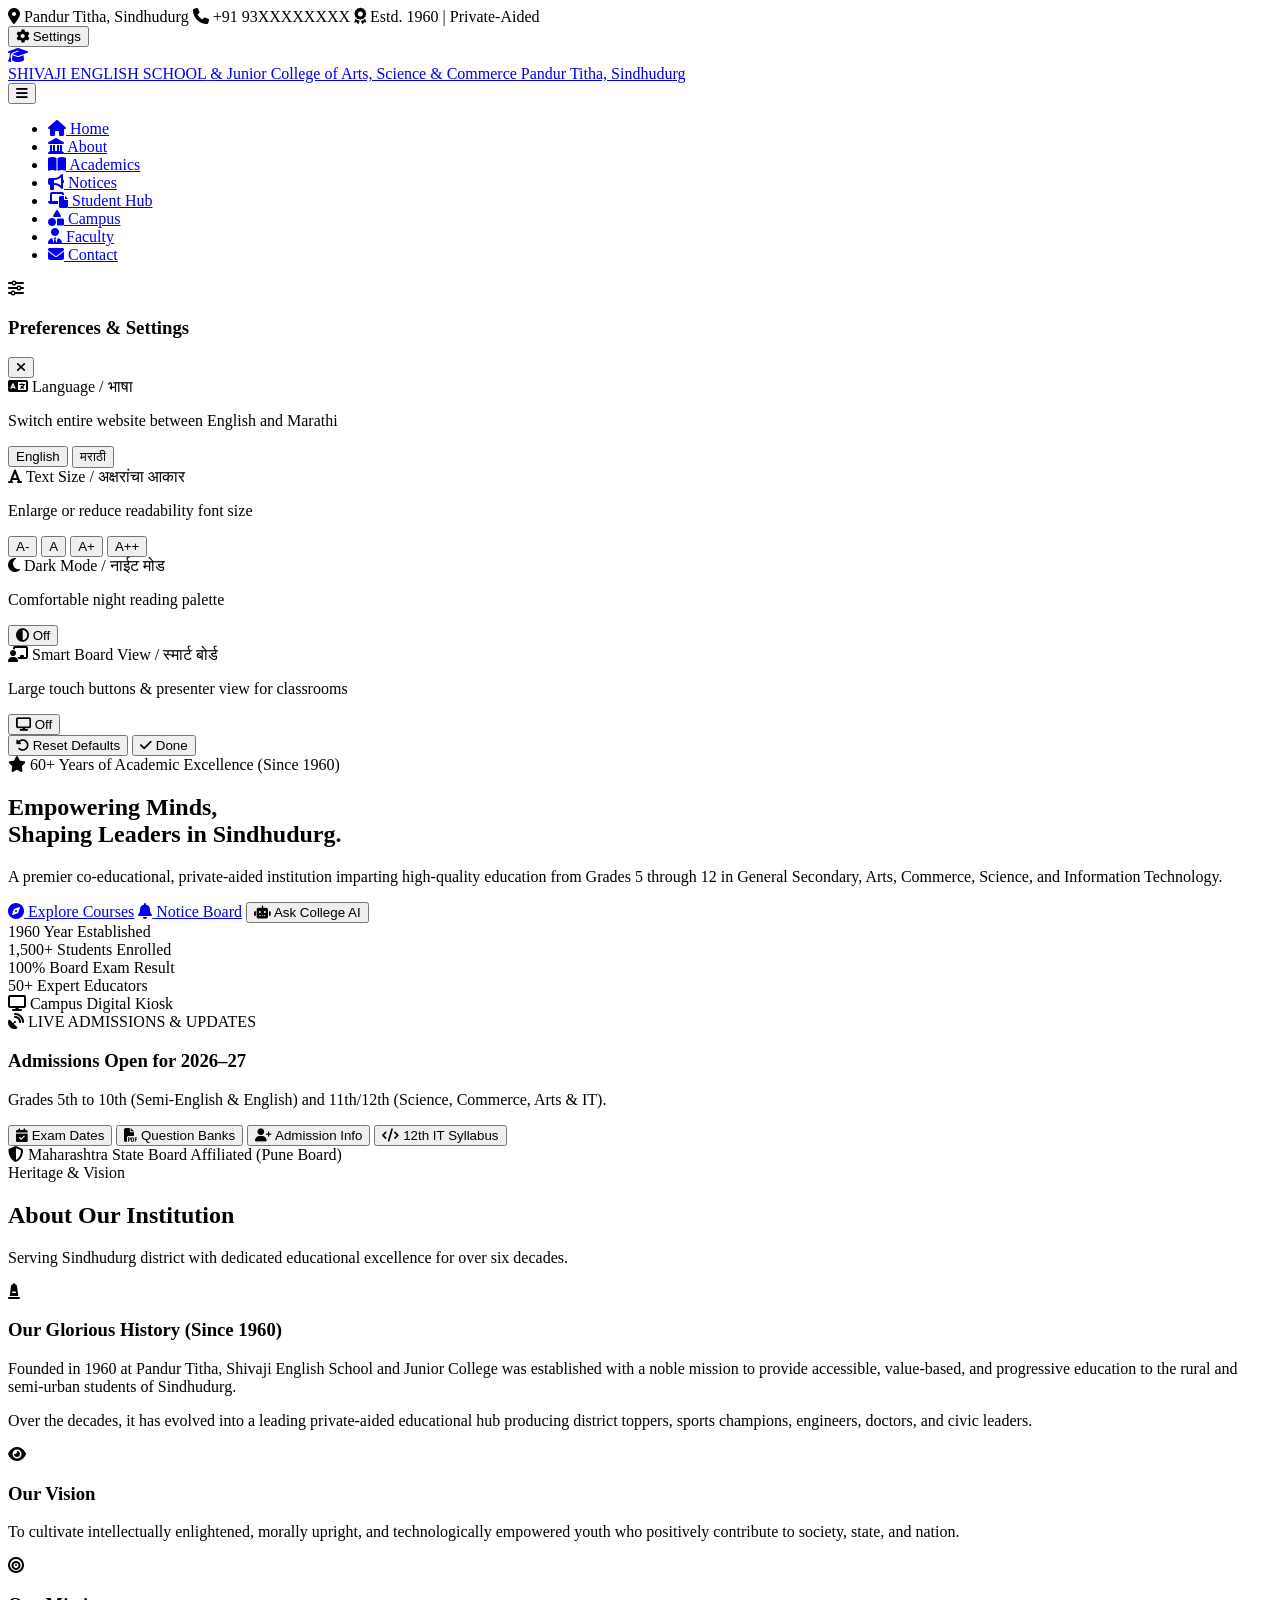
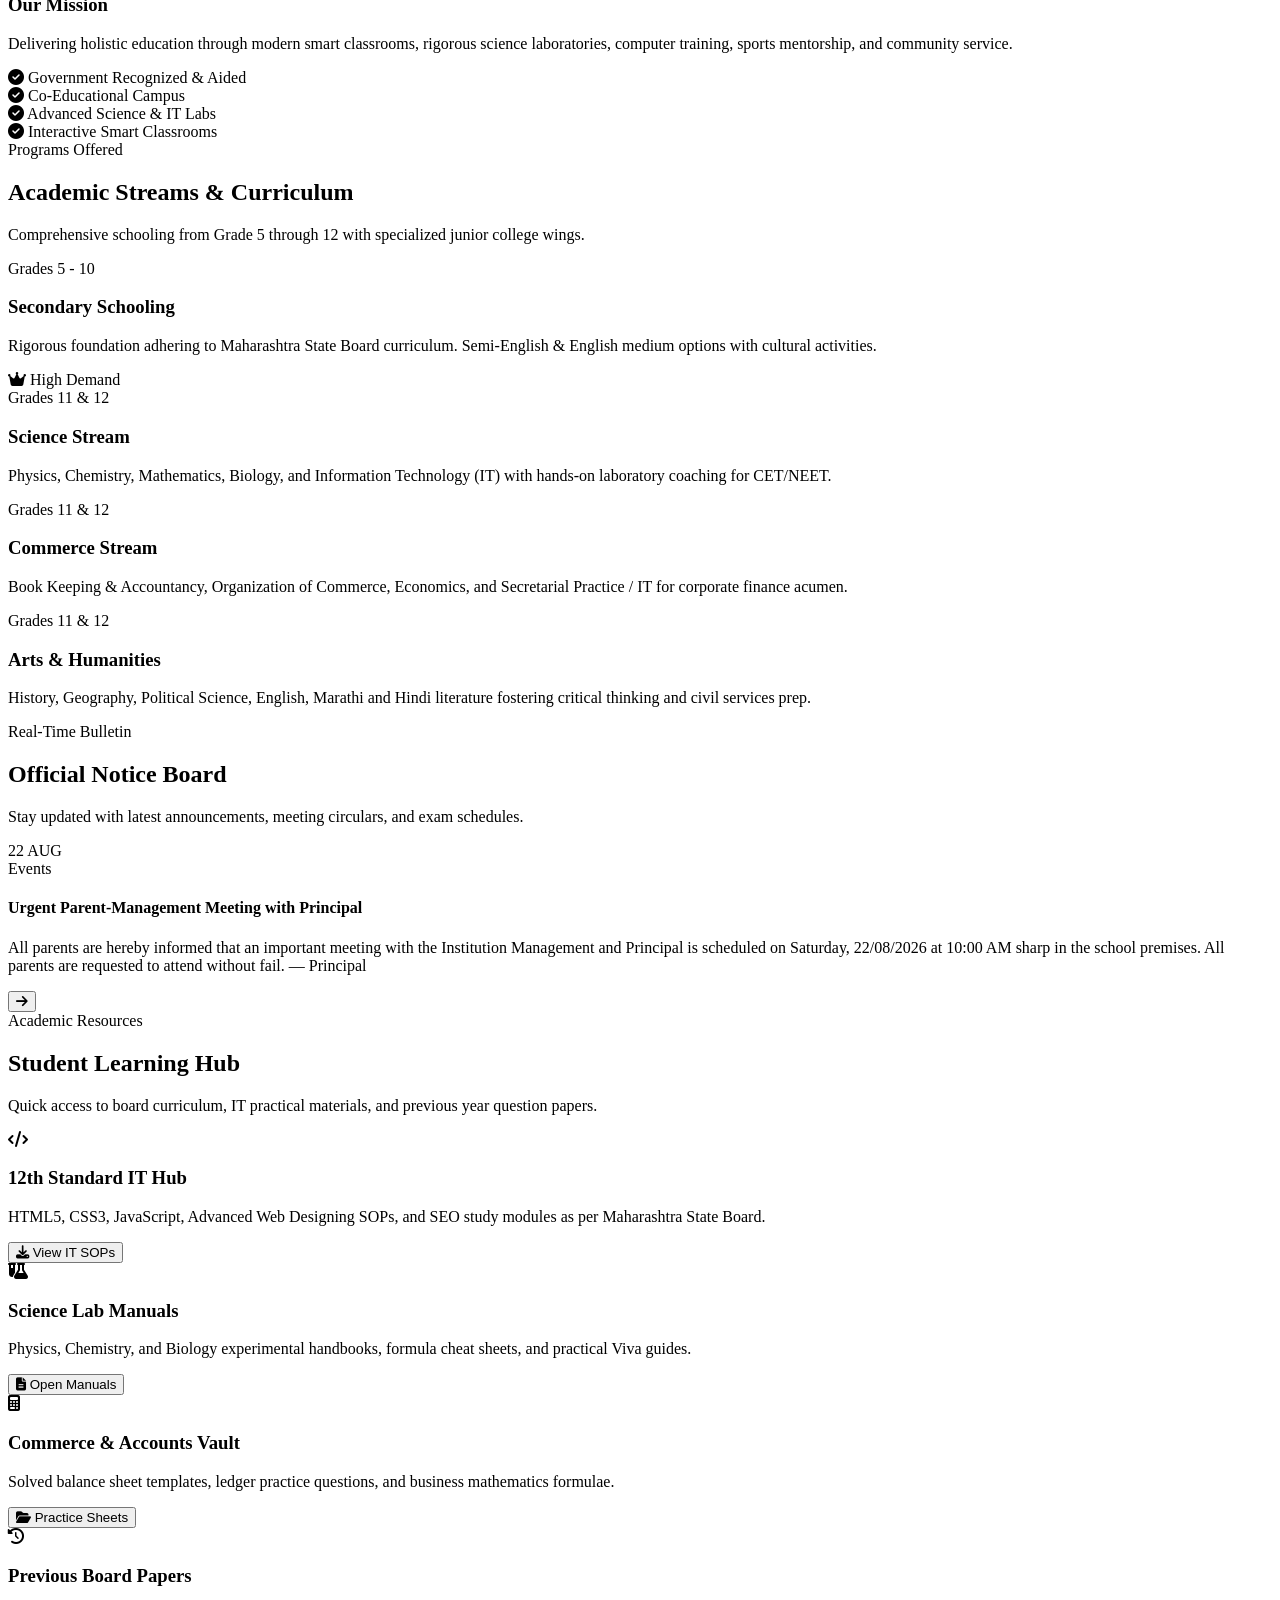
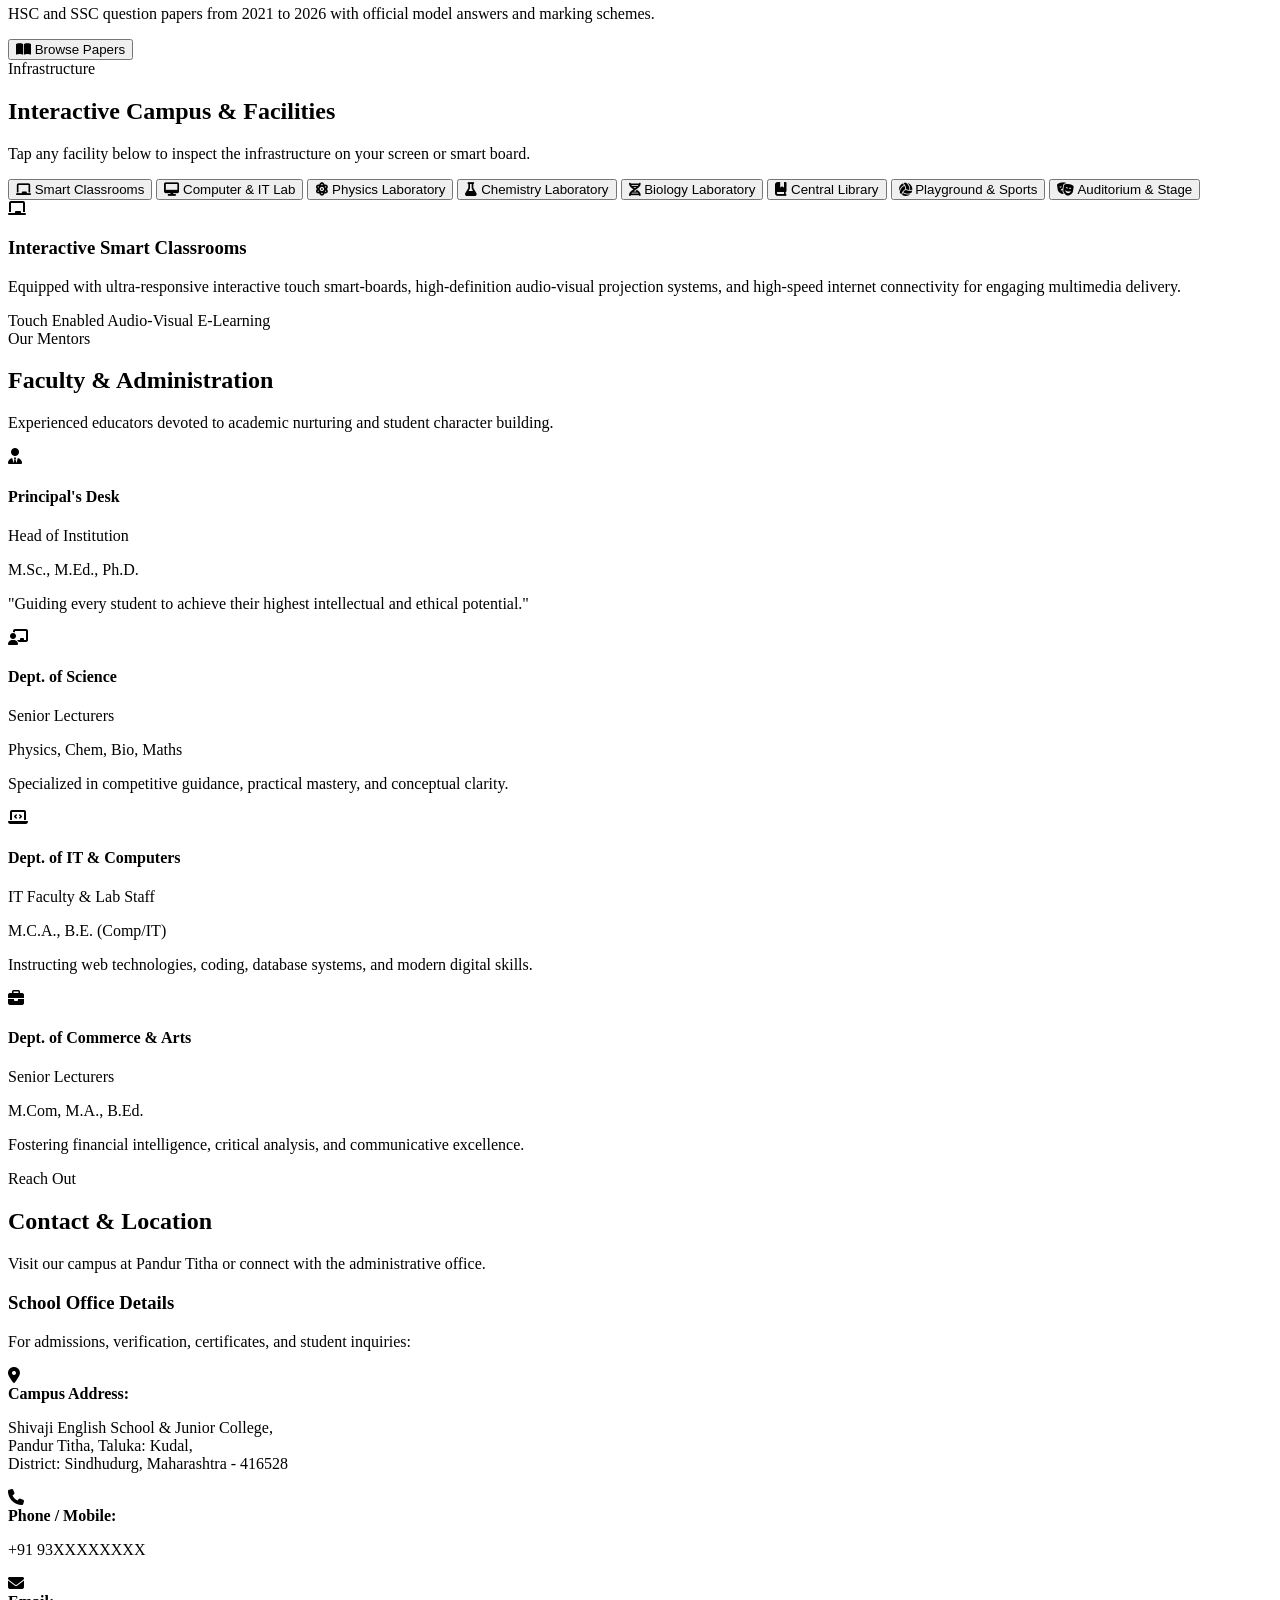
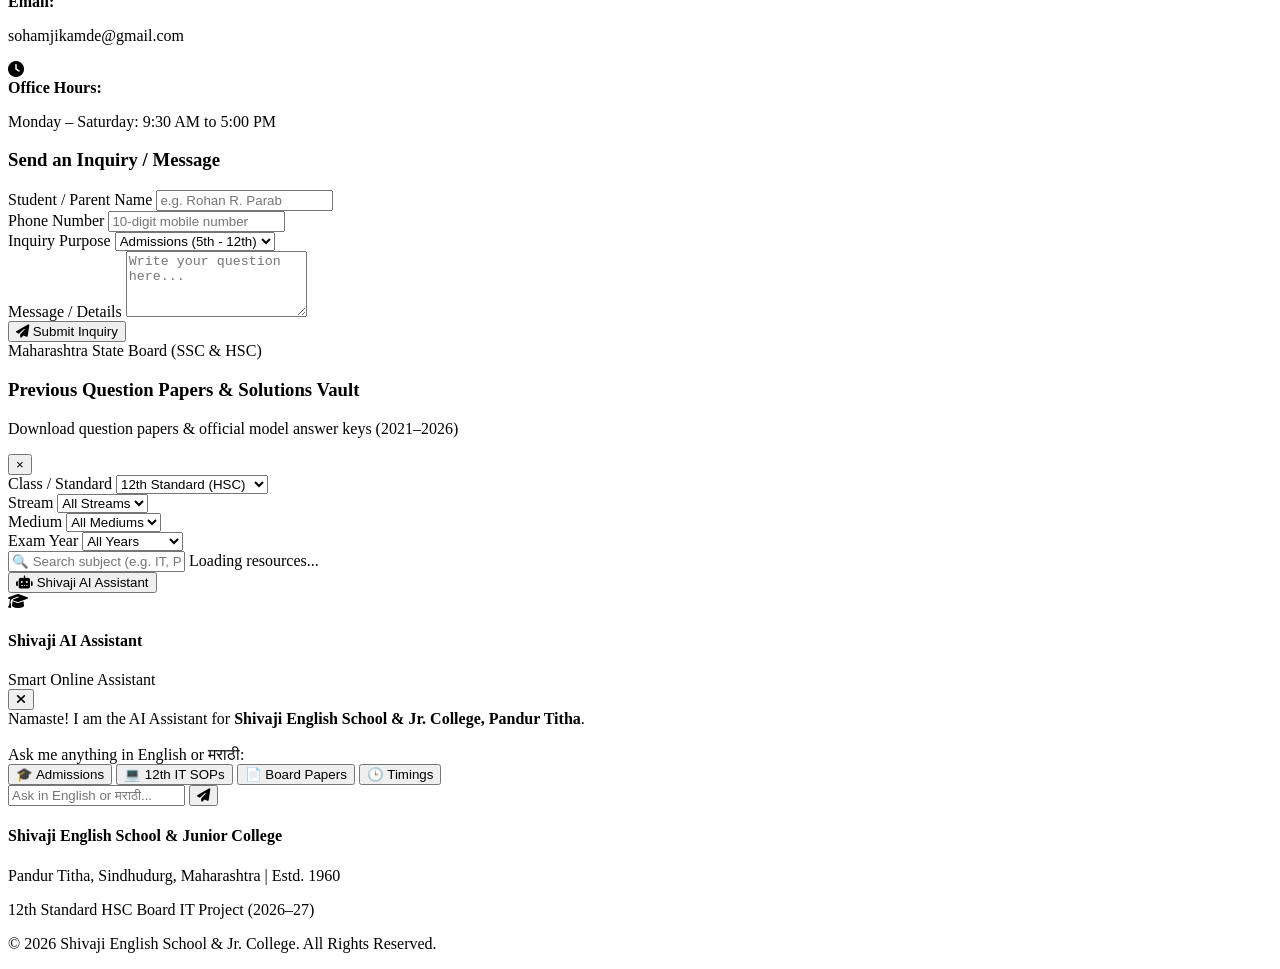
==== index.html @ 0b9f1a93 "Create index.html" ====
<!DOCTYPE html>
<html lang="en">
<head>
  <meta charset="UTF-8">
  <meta name="viewport" content="width=device-width, initial-scale=1.0">
  <title>Shivaji English School & Junior College | Pandur Titha, Sindhudurg</title>
  
  <!-- Google Fonts & Font Awesome Icons -->
  <link rel="preconnect" href="https://fonts.googleapis.com">
  <link rel="preconnect" href="https://fonts.gstatic.com" crossorigin>
  <link href="https://fonts.googleapis.com/css2?family=Plus+Jakarta+Sans:wght@300;400;500;600;700;800&family=Outfit:wght@400;500;600;700;800&display=swap" rel="stylesheet">
  <link rel="stylesheet" href="https://cdnjs.cloudflare.com/ajax/libs/font-awesome/6.5.1/css/all.min.css">
  
  <!-- Main Stylesheet with Cache Busting -->
  <link rel="stylesheet" href="style.css?v=31">
</head>
<body>

  <!-- Clean, Uncrowded Top Bar -->
  <div class="top-bar" id="topBar">
    <div class="container top-bar-content">
      <div class="top-info">
        <span class="top-loc"><i class="fa-solid fa-location-dot"></i> <span id="topAddr">Pandur Titha, Sindhudurg</span></span>
        <span class="desktop-only"><i class="fa-solid fa-phone"></i> +91 93XXXXXXXX</span>
        <span class="desktop-only"><i class="fa-solid fa-award"></i> <span id="topAided">Estd. 1960 | Private-Aided</span></span>
      </div>
      
      <!-- Compact Settings Button -->
      <button class="settings-trigger-btn" onclick="toggleSettingsModal(event)" title="Settings / सेटिंग्ज">
        <i class="fa-solid fa-gear"></i> <span id="settingsBtnLabel">Settings</span>
      </button>
    </div>
  </div>

  <!-- Main Navigation Header -->
  <header class="main-header" id="mainHeader">
    <div class="container nav-container">
      <a href="#home" class="brand-logo">
        <div class="logo-emblem">
          <i class="fa-solid fa-graduation-cap"></i>
        </div>
        <div class="logo-text">
          <span class="college-name">SHIVAJI ENGLISH SCHOOL</span>
          <span class="college-sub">& Junior College of Arts, Science & Commerce</span>
          <span class="location-tag">Pandur Titha, Sindhudurg</span>
        </div>
      </a>

      <!-- Mobile Hamburger Toggle -->
      <button class="mobile-nav-toggle" id="mobileNavToggle" onclick="toggleMobileMenu()" aria-label="Toggle Navigation">
        <i class="fa-solid fa-bars"></i>
      </button>

      <!-- Navigation Links -->
      <nav class="nav-menu" id="navMenu">
        <ul class="nav-list">
          <li><a href="#home" class="nav-link active"><i class="fa-solid fa-house"></i> <span class="nav-txt-home">Home</span></a></li>
          <li><a href="#about" class="nav-link"><i class="fa-solid fa-landmark"></i> <span class="nav-txt-about">About</span></a></li>
          <li><a href="#academics" class="nav-link"><i class="fa-solid fa-book-open"></i> <span class="nav-txt-academics">Academics</span></a></li>
          <li><a href="#notices" class="nav-link"><i class="fa-solid fa-bullhorn"></i> <span class="nav-txt-notices">Notices</span></a></li>
          <li><a href="#learning-hub" class="nav-link"><i class="fa-solid fa-laptop-file"></i> <span class="nav-txt-hub">Student Hub</span></a></li>
          <li><a href="#campus" class="nav-link"><i class="fa-solid fa-shapes"></i> <span class="nav-txt-campus">Campus</span></a></li>
          <li><a href="#faculty" class="nav-link"><i class="fa-solid fa-user-tie"></i> <span class="nav-txt-faculty">Faculty</span></a></li>
          <li><a href="#contact" class="nav-link"><i class="fa-solid fa-envelope"></i> <span class="nav-txt-contact">Contact</span></a></li>
        </ul>
      </nav>
    </div>
  </header>

  <!-- Settings Modal (Popup) -->
  <div class="settings-modal-overlay" id="settingsModal" onclick="handleBackdropClick(event)">
    <div class="settings-modal-box">
      <div class="settings-modal-header">
        <div class="settings-header-title">
          <i class="fa-solid fa-sliders"></i>
          <h3 id="settingsModalHeading">Preferences & Settings</h3>
        </div>
        <button class="settings-close-btn" onclick="toggleSettingsModal(event)"><i class="fa-solid fa-xmark"></i></button>
      </div>

      <div class="settings-modal-body">
        <!-- 1. Language -->
        <div class="setting-row">
          <div class="setting-info">
            <label><i class="fa-solid fa-language"></i> <span id="lblSetLang">Language / भाषा</span></label>
            <p id="subSetLang">Switch entire website between English and Marathi</p>
          </div>
          <div class="setting-controls">
            <button class="btn-setting-toggle" id="langEnBtn" onclick="applyLanguage('en')">English</button>
            <button class="btn-setting-toggle" id="langMrBtn" onclick="applyLanguage('mr')">मराठी</button>
          </div>
        </div>

        <!-- 2. Text Size -->
        <div class="setting-row">
          <div class="setting-info">
            <label><i class="fa-solid fa-font"></i> <span id="lblSetFont">Text Size / अक्षरांचा आकार</span></label>
            <p id="subSetFont">Enlarge or reduce readability font size</p>
          </div>
          <div class="setting-controls font-btn-group">
            <button class="btn-setting-toggle" id="fontSmBtn" onclick="applyFontSize('sm')">A-</button>
            <button class="btn-setting-toggle" id="fontMdBtn" onclick="applyFontSize('md')">A</button>
            <button class="btn-setting-toggle" id="fontLgBtn" onclick="applyFontSize('lg')">A+</button>
            <button class="btn-setting-toggle" id="fontXlBtn" onclick="applyFontSize('xl')">A++</button>
          </div>
        </div>

        <!-- 3. Dark Mode -->
        <div class="setting-row">
          <div class="setting-info">
            <label><i class="fa-solid fa-moon"></i> <span id="lblSetDark">Dark Mode / नाईट मोड</span></label>
            <p id="subSetDark">Comfortable night reading palette</p>
          </div>
          <div class="setting-controls">
            <button class="btn-setting-toggle" id="darkModeToggleBtn" onclick="toggleDarkMode()">
              <i class="fa-solid fa-circle-half-stroke"></i> <span id="txtDarkStatus">Off</span>
            </button>
          </div>
        </div>

        <!-- 4. Smart Board Mode -->
        <div class="setting-row">
          <div class="setting-info">
            <label><i class="fa-solid fa-chalkboard-user"></i> <span id="lblSetSmart">Smart Board View / स्मार्ट बोर्ड</span></label>
            <p id="subSetSmart">Large touch buttons & presenter view for classrooms</p>
          </div>
          <div class="setting-controls">
            <button class="btn-setting-toggle" id="smartBoardToggleBtn" onclick="toggleSmartBoardMode()">
              <i class="fa-solid fa-display"></i> <span id="txtSmartStatus">Off</span>
            </button>
          </div>
        </div>
      </div>

      <div class="settings-modal-footer">
        <button class="btn btn-secondary btn-sm" onclick="resetAllDefaults()"><i class="fa-solid fa-rotate-left"></i> <span id="btnResetSettings">Reset Defaults</span></button>
        <button class="btn btn-primary btn-sm" onclick="toggleSettingsModal(event)"><i class="fa-solid fa-check"></i> <span id="btnCloseSettings">Done</span></button>
      </div>
    </div>
  </div>

  <!-- Hero Section -->
  <section class="hero-section" id="home">
    <div class="container hero-grid">
      <div class="hero-content">
        <div class="badge-pill" id="heroBadge">
          <i class="fa-solid fa-star"></i> 60+ Years of Academic Excellence (Since 1960)
        </div>
        <h1 class="hero-title" id="heroTitle">
          Empowering Minds, <br>
          <span class="text-highlight">Shaping Leaders</span> in Sindhudurg.
        </h1>
        <p class="hero-description" id="heroDesc">
          A premier co-educational, private-aided institution imparting high-quality education from Grades 5 through 12 in General Secondary, Arts, Commerce, Science, and Information Technology.
        </p>

        <div class="hero-action-buttons">
          <a href="#academics" class="btn btn-primary" id="btnExplore"><i class="fa-solid fa-compass"></i> Explore Courses</a>
          <a href="#notices" class="btn btn-secondary" id="btnNotices"><i class="fa-solid fa-bell"></i> Notice Board</a>
          <button class="btn btn-assistant" onclick="openAssistant()"><i class="fa-solid fa-robot"></i> <span id="btnAskAi">Ask College AI</span></button>
        </div>

        <div class="hero-stats-grid">
          <div class="stat-card">
            <span class="stat-number">1960</span>
            <span class="stat-label" id="stat1">Year Established</span>
          </div>
          <div class="stat-card">
            <span class="stat-number">1,500+</span>
            <span class="stat-label" id="stat2">Students Enrolled</span>
          </div>
          <div class="stat-card">
            <span class="stat-number">100%</span>
            <span class="stat-label" id="stat3">Board Exam Result</span>
          </div>
          <div class="stat-card">
            <span class="stat-number">50+</span>
            <span class="stat-label" id="stat4">Expert Educators</span>
          </div>
        </div>
      </div>

      <!-- Hero Digital Kiosk -->
      <div class="hero-interactive-card">
        <div class="smart-kiosk-panel">
          <div class="kiosk-header">
            <span class="dot red"></span>
            <span class="dot yellow"></span>
            <span class="dot green"></span>
            <span class="kiosk-title" id="kioskTitle"><i class="fa-solid fa-display"></i> Campus Digital Kiosk</span>
          </div>
          <div class="kiosk-body">
            <div class="kiosk-live-badge" id="kioskBadge"><i class="fa-solid fa-satellite-dish"></i> LIVE ADMISSIONS & UPDATES</div>
            <h3 id="kioskHeading">Admissions Open for 2026–27</h3>
            <p id="kioskDesc">Grades 5th to 10th (Semi-English & English) and 11th/12th (Science, Commerce, Arts & IT).</p>
            <div class="kiosk-quick-links">
              <button class="kiosk-chip" onclick="navigateToSection('notices')"><i class="fa-solid fa-calendar-check"></i> <span id="chip1">Exam Dates</span></button>
              <button class="kiosk-chip" onclick="openBoardPapersModal()"><i class="fa-solid fa-file-pdf"></i> <span id="chip2">Question Banks</span></button>
              <button class="kiosk-chip" onclick="askAiQuestion('admission process')"><i class="fa-solid fa-user-plus"></i> <span id="chip3">Admission Info</span></button>
              <button class="kiosk-chip" onclick="askAiQuestion('12th IT syllabus')"><i class="fa-solid fa-code"></i> <span id="chip4">12th IT Syllabus</span></button>
            </div>
            <div class="kiosk-footer-note" id="kioskAffiliation">
              <i class="fa-solid fa-shield-halved"></i> Maharashtra State Board Affiliated (Pune Board)
            </div>
          </div>
        </div>
      </div>
    </div>
  </section>

  <!-- About Section -->
  <section class="section about-section" id="about">
    <div class="container">
      <div class="section-header">
        <span class="section-subtitle" id="aboutSub">Heritage & Vision</span>
        <h2 class="section-title" id="aboutTitle">About Our Institution</h2>
        <p class="section-lead" id="aboutLead">Serving Sindhudurg district with dedicated educational excellence for over six decades.</p>
      </div>

      <div class="about-grid">
        <div class="about-card highlight-card">
          <div class="card-icon"><i class="fa-solid fa-monument"></i></div>
          <h3 id="aboutHistTitle">Our Glorious History (Since 1960)</h3>
          <p id="aboutHistP1">Founded in 1960 at Pandur Titha, Shivaji English School and Junior College was established with a noble mission to provide accessible, value-based, and progressive education to the rural and semi-urban students of Sindhudurg.</p>
          <p id="aboutHistP2">Over the decades, it has evolved into a leading private-aided educational hub producing district toppers, sports champions, engineers, doctors, and civic leaders.</p>
        </div>

        <div class="about-card">
          <div class="card-icon"><i class="fa-solid fa-eye"></i></div>
          <h3 id="aboutVisTitle">Our Vision</h3>
          <p id="aboutVisP">To cultivate intellectually enlightened, morally upright, and technologically empowered youth who positively contribute to society, state, and nation.</p>
        </div>

        <div class="about-card">
          <div class="card-icon"><i class="fa-solid fa-bullseye"></i></div>
          <h3 id="aboutMisTitle">Our Mission</h3>
          <p id="aboutMisP">Delivering holistic education through modern smart classrooms, rigorous science laboratories, computer training, sports mentorship, and community service.</p>
        </div>
      </div>

      <div class="features-ribbon">
        <div class="ribbon-item" id="ribbon1"><i class="fa-solid fa-check-circle"></i> Government Recognized & Aided</div>
        <div class="ribbon-item" id="ribbon2"><i class="fa-solid fa-check-circle"></i> Co-Educational Campus</div>
        <div class="ribbon-item" id="ribbon3"><i class="fa-solid fa-check-circle"></i> Advanced Science & IT Labs</div>
        <div class="ribbon-item" id="ribbon4"><i class="fa-solid fa-check-circle"></i> Interactive Smart Classrooms</div>
      </div>
    </div>
  </section>

  <!-- Academics Section -->
  <section class="section academics-section" id="academics">
    <div class="container">
      <div class="section-header">
        <span class="section-subtitle" id="acadSub">Programs Offered</span>
        <h2 class="section-title" id="acadTitle">Academic Streams & Curriculum</h2>
        <p class="section-lead" id="acadLead">Comprehensive schooling from Grade 5 through 12 with specialized junior college wings.</p>
      </div>

      <div class="course-grid">
        <div class="course-card">
          <div class="course-header">
            <span class="course-badge">Grades 5 - 10</span>
            <h3 id="course1Title">Secondary Schooling</h3>
          </div>
          <div class="course-body">
            <p id="course1Desc">Rigorous foundation adhering to Maharashtra State Board curriculum. Semi-English & English medium options with cultural activities.</p>
          </div>
        </div>

        <div class="course-card popular">
          <div class="popular-ribbon"><i class="fa-solid fa-crown"></i> High Demand</div>
          <div class="course-header">
            <span class="course-badge">Grades 11 & 12</span>
            <h3 id="course2Title">Science Stream</h3>
          </div>
          <div class="course-body">
            <p id="course2Desc">Physics, Chemistry, Mathematics, Biology, and Information Technology (IT) with hands-on laboratory coaching for CET/NEET.</p>
          </div>
        </div>

        <div class="course-card">
          <div class="course-header">
            <span class="course-badge">Grades 11 & 12</span>
            <h3 id="course3Title">Commerce Stream</h3>
          </div>
          <div class="course-body">
            <p id="course3Desc">Book Keeping & Accountancy, Organization of Commerce, Economics, and Secretarial Practice / IT for corporate finance acumen.</p>
          </div>
        </div>

        <div class="course-card">
          <div class="course-header">
            <span class="course-badge">Grades 11 & 12</span>
            <h3 id="course4Title">Arts & Humanities</h3>
          </div>
          <div class="course-body">
            <p id="course4Desc">History, Geography, Political Science, English, Marathi and Hindi literature fostering critical thinking and civil services prep.</p>
          </div>
        </div>
      </div>
    </div>
  </section>

  <!-- Notice Section -->
  <section class="section notices-section" id="notices">
    <div class="container">
      <div class="section-header">
        <span class="section-subtitle" id="noticeSub">Real-Time Bulletin</span>
        <h2 class="section-title" id="noticeTitle">Official Notice Board</h2>
        <p class="section-lead" id="noticeLead">Stay updated with latest announcements, meeting circulars, and exam schedules.</p>
      </div>

      <div class="notices-container" id="noticesList">
        <div class="notice-item" data-category="events">
          <div class="notice-date-box">
            <span class="date-day">22</span>
            <span class="date-month">AUG</span>
          </div>
          <div class="notice-info">
            <span class="notice-tag tag-event">Events</span>
            <h4 id="noticeParentTitle">Urgent Parent-Management Meeting with Principal</h4>
            <p id="noticeParentDesc">All parents are hereby informed that an important meeting with the Institution Management and Principal is scheduled on Saturday, 22/08/2026 at 10:00 AM sharp in the school premises. All parents are requested to attend without fail. — Principal</p>
          </div>
          <button class="btn-notice-action" onclick="alertNoticeDetails()"><i class="fa-solid fa-arrow-right"></i></button>
        </div>
      </div>
    </div>
  </section>

  <!-- Student Learning Hub -->
  <section class="section learning-hub-section" id="learning-hub">
    <div class="container">
      <div class="section-header">
        <span class="section-subtitle" id="hubSub">Academic Resources</span>
        <h2 class="section-title" id="hubTitle">Student Learning Hub</h2>
        <p class="section-lead" id="hubLead">Quick access to board curriculum, IT practical materials, and previous year question papers.</p>
      </div>

      <div class="hub-grid">
        <div class="hub-card">
          <div class="hub-icon"><i class="fa-solid fa-code"></i></div>
          <h3 id="hub1Title">12th Standard IT Hub</h3>
          <p id="hub1Desc">HTML5, CSS3, JavaScript, Advanced Web Designing SOPs, and SEO study modules as per Maharashtra State Board.</p>
          <button class="hub-btn" onclick="askAiQuestion('12th IT SOP practicals')"><i class="fa-solid fa-download"></i> <span id="hub1Btn">View IT SOPs</span></button>
        </div>

        <div class="hub-card">
          <div class="hub-icon"><i class="fa-solid fa-flask-vial"></i></div>
          <h3 id="hub2Title">Science Lab Manuals</h3>
          <p id="hub2Desc">Physics, Chemistry, and Biology experimental handbooks, formula cheat sheets, and practical Viva guides.</p>
          <button class="hub-btn" onclick="askAiQuestion('science practical manuals')"><i class="fa-solid fa-file-lines"></i> <span id="hub2Btn">Open Manuals</span></button>
        </div>

        <div class="hub-card">
          <div class="hub-icon"><i class="fa-solid fa-calculator"></i></div>
          <h3 id="hub3Title">Commerce & Accounts Vault</h3>
          <p id="hub3Desc">Solved balance sheet templates, ledger practice questions, and business mathematics formulae.</p>
          <button class="hub-btn" onclick="askAiQuestion('commerce practical ledger')"><i class="fa-solid fa-folder-open"></i> <span id="hub3Btn">Practice Sheets</span></button>
        </div>

        <!-- 4. Previous Board Papers (Updated to open Modal) -->
        <div class="hub-card highlight-card">
          <div class="hub-icon"><i class="fa-solid fa-clock-rotate-left"></i></div>
          <h3 id="hub4Title">Previous Board Papers</h3>
          <p id="hub4Desc">HSC and SSC question papers from 2021 to 2026 with official model answers and marking schemes.</p>
          <button class="hub-btn primary-hub-btn" onclick="openBoardPapersModal()"><i class="fa-solid fa-book-open"></i> <span id="hub4Btn">Browse Papers</span></button>
        </div>
      </div>
    </div>
  </section>

  <!-- 8 Campus Facilities Section -->
  <section class="section campus-section" id="campus">
    <div class="container">
      <div class="section-header">
        <span class="section-subtitle" id="campusSub">Infrastructure</span>
        <h2 class="section-title" id="campusTitle">Interactive Campus & Facilities</h2>
        <p class="section-lead" id="campusLead">Tap any facility below to inspect the infrastructure on your screen or smart board.</p>
      </div>

      <div class="campus-layout">
        <div class="facility-buttons-grid">
          <button class="facility-btn active" onclick="selectFacility('smartClass', this)">
            <i class="fa-solid fa-chalkboard"></i>
            <span id="facBtn1">Smart Classrooms</span>
          </button>
          <button class="facility-btn" onclick="selectFacility('compLab', this)">
            <i class="fa-solid fa-desktop"></i>
            <span id="facBtn2">Computer & IT Lab</span>
          </button>
          <button class="facility-btn" onclick="selectFacility('physicsLab', this)">
            <i class="fa-solid fa-atom"></i>
            <span id="facBtn3">Physics Laboratory</span>
          </button>
          <button class="facility-btn" onclick="selectFacility('chemLab', this)">
            <i class="fa-solid fa-flask"></i>
            <span id="facBtn4">Chemistry Laboratory</span>
          </button>
          <button class="facility-btn" onclick="selectFacility('bioLab', this)">
            <i class="fa-solid fa-dna"></i>
            <span id="facBtn5">Biology Laboratory</span>
          </button>
          <button class="facility-btn" onclick="selectFacility('library', this)">
            <i class="fa-solid fa-book-bookmark"></i>
            <span id="facBtn6">Central Library</span>
          </button>
          <button class="facility-btn" onclick="selectFacility('sports', this)">
            <i class="fa-solid fa-volleyball"></i>
            <span id="facBtn7">Playground & Sports</span>
          </button>
          <button class="facility-btn" onclick="selectFacility('auditorium', this)">
            <i class="fa-solid fa-masks-theater"></i>
            <span id="facBtn8">Auditorium & Stage</span>
          </button>
        </div>

        <div class="facility-display-card" id="facilityDisplay">
          <div class="facility-icon-large" id="facilityIcon"><i class="fa-solid fa-chalkboard"></i></div>
          <h3 id="facilityTitle">Interactive Smart Classrooms</h3>
          <p id="facilityDesc">Equipped with ultra-responsive interactive touch smart-boards, high-definition audio-visual projection systems, and high-speed internet connectivity for engaging multimedia delivery.</p>
          <div class="facility-tags" id="facilityTags">
            <span class="badge">Touch Enabled</span>
            <span class="badge">Audio-Visual</span>
            <span class="badge">E-Learning</span>
          </div>
        </div>
      </div>
    </div>
  </section>

  <!-- Faculty Section -->
  <section class="section faculty-section" id="faculty">
    <div class="container">
      <div class="section-header">
        <span class="section-subtitle" id="facSub">Our Mentors</span>
        <h2 class="section-title" id="facTitle">Faculty & Administration</h2>
        <p class="section-lead" id="facLead">Experienced educators devoted to academic nurturing and student character building.</p>
      </div>

      <div class="faculty-grid">
        <div class="faculty-card">
          <div class="faculty-avatar"><i class="fa-solid fa-user-tie"></i></div>
          <h4 id="fac1Name">Principal's Desk</h4>
          <span class="faculty-role" id="fac1Role">Head of Institution</span>
          <p class="faculty-qual">M.Sc., M.Ed., Ph.D.</p>
          <p class="faculty-msg" id="fac1Msg">"Guiding every student to achieve their highest intellectual and ethical potential."</p>
        </div>

        <div class="faculty-card">
          <div class="faculty-avatar"><i class="fa-solid fa-chalkboard-user"></i></div>
          <h4 id="fac2Name">Dept. of Science</h4>
          <span class="faculty-role" id="fac2Role">Senior Lecturers</span>
          <p class="faculty-qual">Physics, Chem, Bio, Maths</p>
          <p class="faculty-msg" id="fac2Msg">Specialized in competitive guidance, practical mastery, and conceptual clarity.</p>
        </div>

        <div class="faculty-card">
          <div class="faculty-avatar"><i class="fa-solid fa-laptop-code"></i></div>
          <h4 id="fac3Name">Dept. of IT & Computers</h4>
          <span class="faculty-role" id="fac3Role">IT Faculty & Lab Staff</span>
          <p class="faculty-qual">M.C.A., B.E. (Comp/IT)</p>
          <p class="faculty-msg" id="fac3Msg">Instructing web technologies, coding, database systems, and modern digital skills.</p>
        </div>

        <div class="faculty-card">
          <div class="faculty-avatar"><i class="fa-solid fa-briefcase"></i></div>
          <h4 id="fac4Name">Dept. of Commerce & Arts</h4>
          <span class="faculty-role" id="fac4Role">Senior Lecturers</span>
          <p class="faculty-qual">M.Com, M.A., B.Ed.</p>
          <p class="faculty-msg" id="fac4Msg">Fostering financial intelligence, critical analysis, and communicative excellence.</p>
        </div>
      </div>
    </div>
  </section>

  <!-- Contact Us Section with Direct Gmail Dispatch -->
  <section class="section contact-section" id="contact">
    <div class="container">
      <div class="section-header">
        <span class="section-subtitle" id="contactSub">Reach Out</span>
        <h2 class="section-title" id="contactTitle">Contact & Location</h2>
        <p class="section-lead" id="contactLead">Visit our campus at Pandur Titha or connect with the administrative office.</p>
      </div>

      <div class="contact-grid">
        <div class="contact-info-card">
          <h3 id="contactCardHead">School Office Details</h3>
          <p id="contactCardSub">For admissions, verification, certificates, and student inquiries:</p>
          
          <div class="contact-item">
            <i class="fa-solid fa-location-dot"></i>
            <div>
              <strong id="contactLblAddr">Campus Address:</strong>
              <p id="contactValAddr">Shivaji English School & Junior College,<br>Pandur Titha, Taluka: Kudal,<br>District: Sindhudurg, Maharashtra - 416528</p>
            </div>
          </div>

          <div class="contact-item">
            <i class="fa-solid fa-phone"></i>
            <div>
              <strong id="contactLblPhone">Phone / Mobile:</strong>
              <p>+91 93XXXXXXXX</p>
            </div>
          </div>

          <div class="contact-item">
            <i class="fa-solid fa-envelope"></i>
            <div>
              <strong id="contactLblEmail">Email:</strong>
              <p>sohamjikamde@gmail.com</p>
            </div>
          </div>

          <div class="contact-item">
            <i class="fa-solid fa-clock"></i>
            <div>
              <strong id="contactLblHours">Office Hours:</strong>
              <p id="contactValHours">Monday – Saturday: 9:30 AM to 5:00 PM</p>
            </div>
          </div>
        </div>

        <div class="contact-form-card">
          <h3 id="inquiryHead">Send an Inquiry / Message</h3>
          
          <!-- Direct Email Form (Opens Gmail pre-filled, Zero Activation needed) -->
          <form onsubmit="handleDirectEmailSubmit(event)">
            <div class="form-group">
              <label for="fullName" id="lblFormName">Student / Parent Name</label>
              <input type="text" id="fullName" class="form-control" placeholder="e.g. Rohan R. Parab" required>
            </div>

            <div class="form-row">
              <div class="form-group">
                <label for="phone" id="lblFormPhone">Phone Number</label>
                <input type="tel" id="phone" class="form-control" placeholder="10-digit mobile number" required>
              </div>
              <div class="form-group">
                <label for="inquiryType" id="lblFormPurpose">Inquiry Purpose</label>
                <select id="inquiryType" class="form-control" required>
                  <option value="Admissions (5th - 12th)">Admissions (5th - 12th)</option>
                  <option value="12th IT Project Query">12th IT Project Query</option>
                  <option value="TC / LC / Certificates">TC / LC / Certificates</option>
                  <option value="General Information">General Information</option>
                </select>
              </div>
            </div>

            <div class="form-group">
              <label for="message" id="lblFormMsg">Message / Details</label>
              <textarea id="message" rows="4" class="form-control" placeholder="Write your question here..." required></textarea>
            </div>

            <button type="submit" class="btn btn-primary btn-block" id="btnSubmitForm">
              <i class="fa-solid fa-paper-plane"></i> Submit Inquiry
            </button>
            <div id="formFeedback" class="form-feedback"></div>
          </form>
        </div>
      </div>
    </div>
  </section>

  <!-- ========================================================= -->
  <!-- TARGET PUBLICATIONS STYLE PREVIOUS BOARD PAPERS MODAL     -->
  <!-- ========================================================= -->
  <div id="papersModal" class="tp-download-modal" onclick="handlePapersBackdropClick(event)">
    <div class="tp-modal-dialog">
      <!-- Modal Header -->
      <div class="tp-modal-header">
        <div>
          <div class="tp-badge">Maharashtra State Board (SSC & HSC)</div>
          <h3 class="tp-title">Previous Question Papers & Solutions Vault</h3>
          <p class="tp-subtitle">Download question papers & official model answer keys (2021–2026)</p>
        </div>
        <button class="tp-close-btn" onclick="closeBoardPapersModal()" aria-label="Close">&times;</button>
      </div>

      <!-- Filter Controls Toolbar -->
      <div class="tp-filter-toolbar">
        <div class="tp-filter-group">
          <label>Class / Standard</label>
          <select id="tpClassFilter" class="tp-select" onchange="filterAndDisplayPapers()">
            <option value="12th">12th Standard (HSC)</option>
            <option value="11th">11th Standard (FYJC)</option>
            <option value="10th">10th Standard (SSC)</option>
          </select>
        </div>

        <div class="tp-filter-group">
          <label>Stream</label>
          <select id="tpStreamFilter" class="tp-select" onchange="filterAndDisplayPapers()">
            <option value="all">All Streams</option>
            <option value="Science">Science</option>
            <option value="Commerce">Commerce</option>
            <option value="Arts">Arts</option>
          </select>
        </div>

        <div class="tp-filter-group">
          <label>Medium</label>
          <select id="tpMediumFilter" class="tp-select" onchange="filterAndDisplayPapers()">
            <option value="all">All Mediums</option>
            <option value="English">English</option>
            <option value="Marathi">Marathi</option>
          </select>
        </div>

        <div class="tp-filter-group">
          <label>Exam Year</label>
          <select id="tpYearFilter" class="tp-select" onchange="filterAndDisplayPapers()">
            <option value="all">All Years</option>
            <option value="2026">2026 (Model)</option>
            <option value="2025">2025</option>
            <option value="2024">2024</option>
            <option value="2023">2023</option>
          </select>
        </div>
      </div>

      <!-- Search & Resource Counter Row -->
      <div class="tp-search-bar-row">
        <input type="text" id="tpSearchInput" class="tp-search-input" placeholder="🔍 Search subject (e.g. IT, Physics, BK, Marathi)..." oninput="filterAndDisplayPapers()" />
        <span class="tp-count-badge" id="tpPaperCount">Loading resources...</span>
      </div>

      <!-- Papers List Container -->
      <div class="tp-papers-container" id="tpPapersList"></div>
    </div>
  </div>

  <!-- AI Assistant Floating Widget -->
  <div class="ai-assistant-wrapper">
    <button class="ai-assistant-toggle-btn" onclick="toggleAiChat()" title="Open Shivaji AI Assistant">
      <i class="fa-solid fa-robot"></i>
      <span class="ai-btn-text" id="aiFloatingBtnText">Shivaji AI Assistant</span>
    </button>

    <div class="ai-chat-window" id="aiChatWindow">
      <div class="ai-chat-header">
        <div class="ai-avatar"><i class="fa-solid fa-graduation-cap"></i></div>
        <div class="ai-header-info">
          <h4>Shivaji AI Assistant</h4>
          <span class="ai-status"><span class="status-indicator"></span> Smart Online Assistant</span>
        </div>
        <button class="ai-close-btn" onclick="toggleAiChat()"><i class="fa-solid fa-xmark"></i></button>
      </div>

      <div class="ai-chat-messages" id="aiChatMessages">
        <div class="chat-bubble ai" id="aiWelcomeBubble">
          Namaste! I am the AI Assistant for <strong>Shivaji English School & Jr. College, Pandur Titha</strong>.
          <br><br>
          Ask me anything in English or मराठी:
          <div class="ai-suggestion-chips">
            <button class="ai-chip-btn" onclick="askAiQuestion('Admissions 2026')">🎓 Admissions</button>
            <button class="ai-chip-btn" onclick="askAiQuestion('12th IT practicals and SOPs')">💻 12th IT SOPs</button>
            <button class="ai-chip-btn" onclick="openBoardPapersModal()">📄 Board Papers</button>
            <button class="ai-chip-btn" onclick="askAiQuestion('School history and timings')">🕒 Timings</button>
          </div>
        </div>
      </div>

      <div class="ai-chat-input-box">
        <input type="text" id="aiUserInput" placeholder="Ask in English or मराठी..." autocomplete="off" onkeypress="if(event.key==='Enter') sendAiMessage()">
        <button id="aiSendBtn" onclick="sendAiMessage()"><i class="fa-solid fa-paper-plane"></i></button>
      </div>
    </div>
  </div>

  <!-- Footer -->
  <footer class="main-footer">
    <div class="container footer-content">
      <div class="footer-left">
        <h4>Shivaji English School & Junior College</h4>
        <p>Pandur Titha, Sindhudurg, Maharashtra | Estd. 1960</p>
        <p class="project-tag">12th Standard HSC Board IT Project (2026–27)</p>
      </div>
      <div class="footer-right">
        <p>&copy; 2026 Shivaji English School & Jr. College. All Rights Reserved.</p>
      </div>
    </div>
  </footer>

  <!-- Main JavaScript -->
  <script src="script.js?v=31"></script>
</body>
</html>
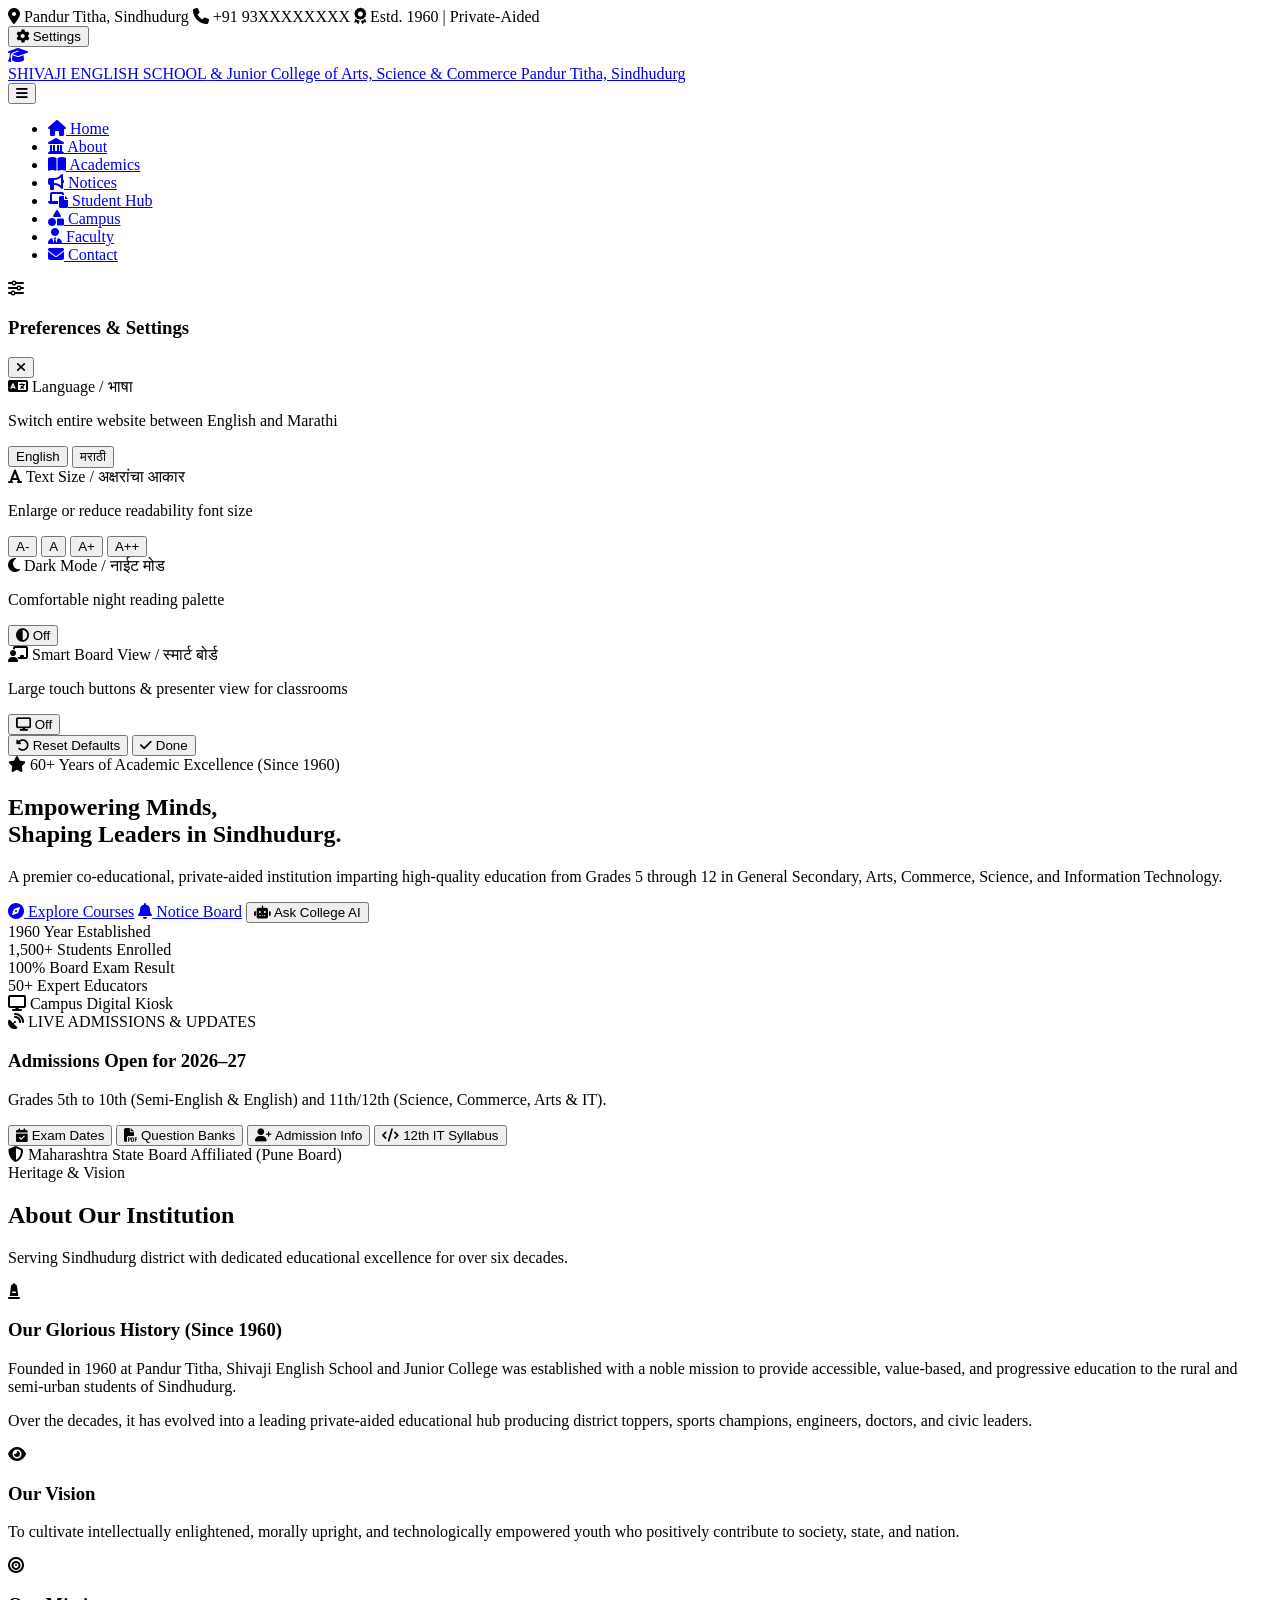
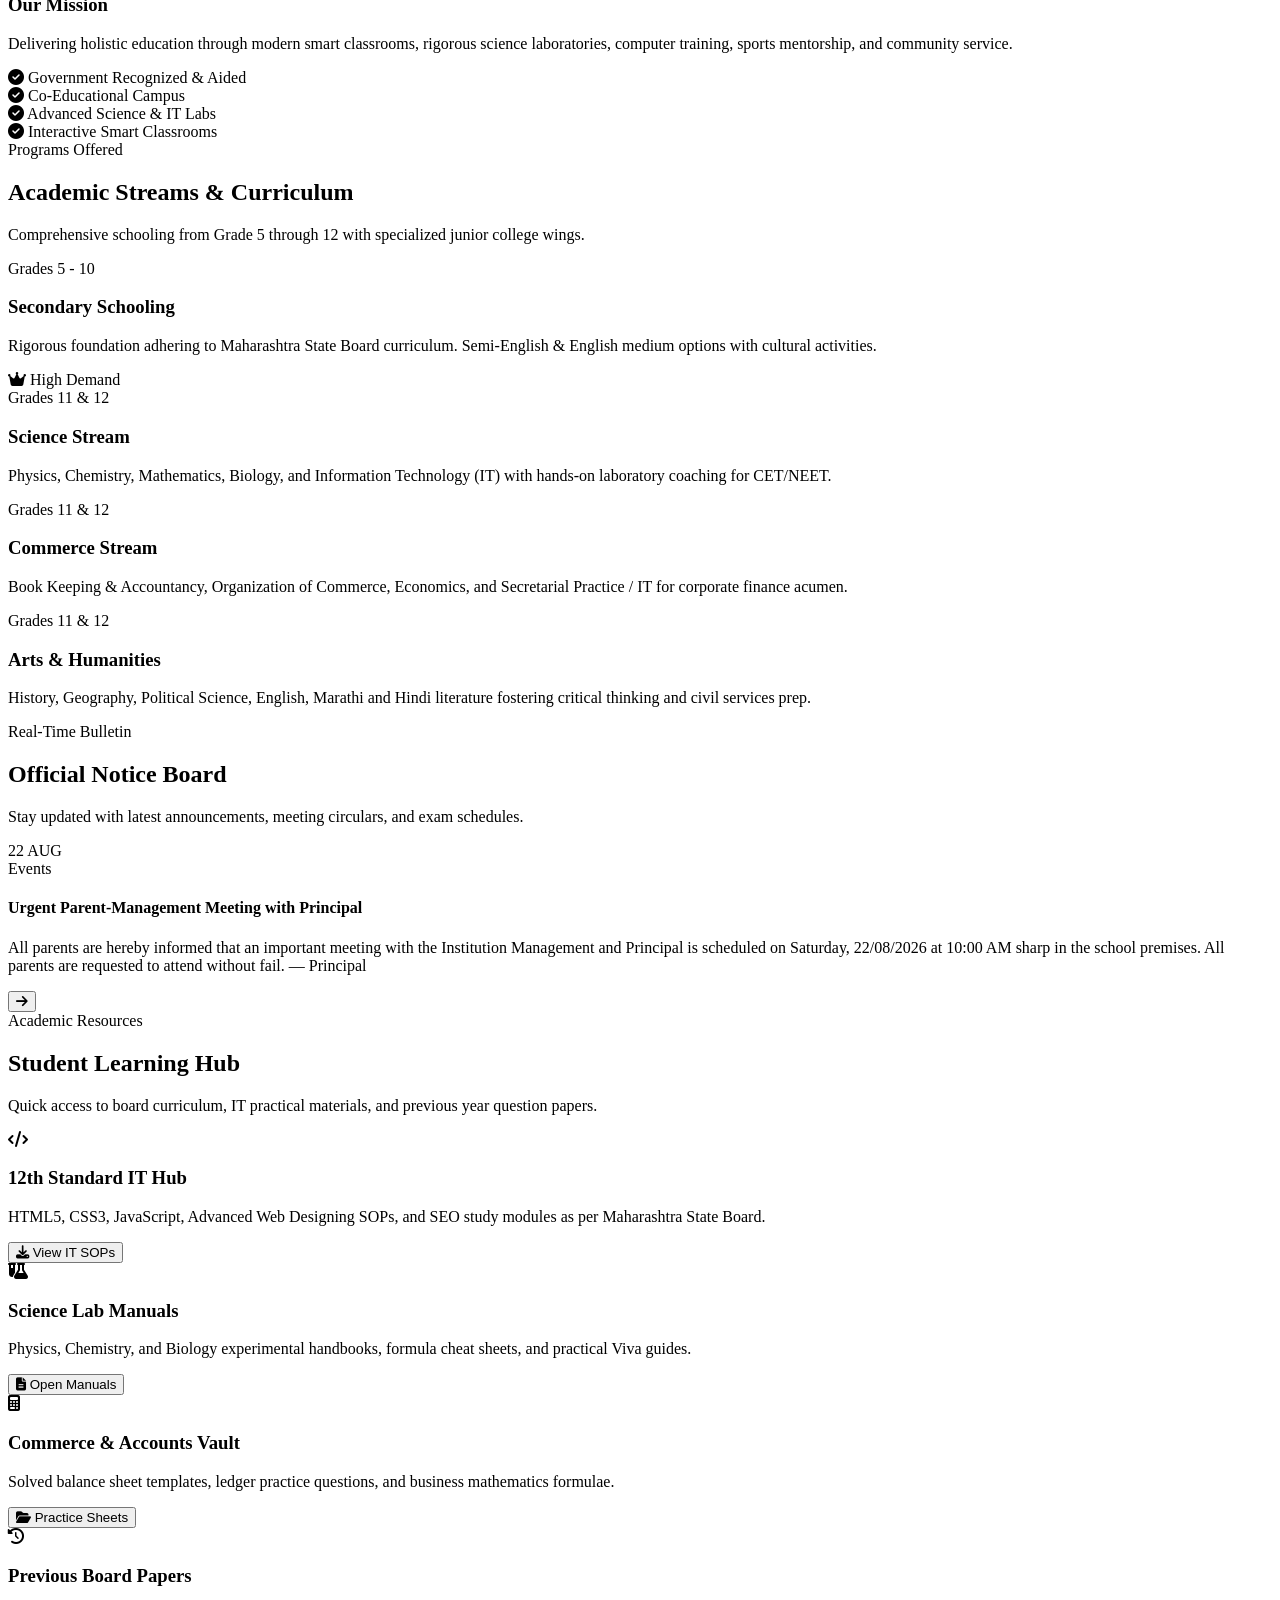
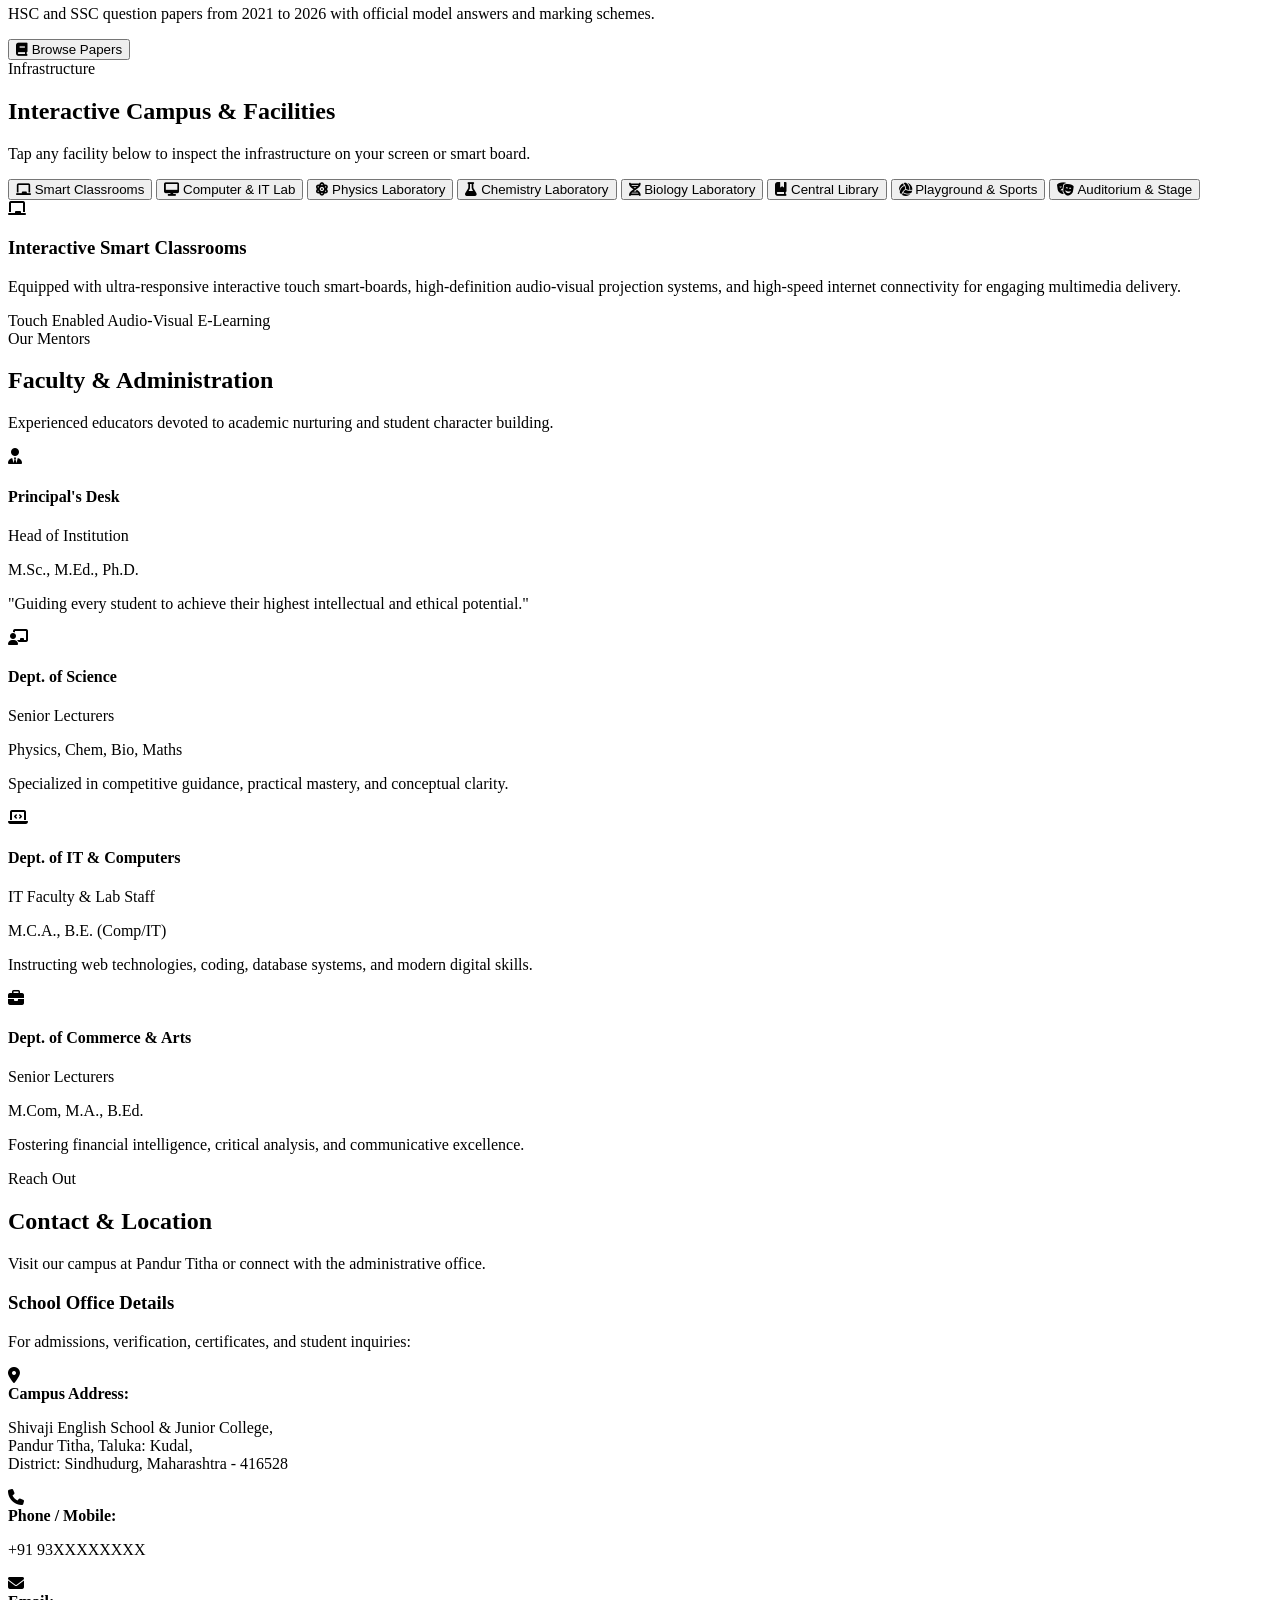
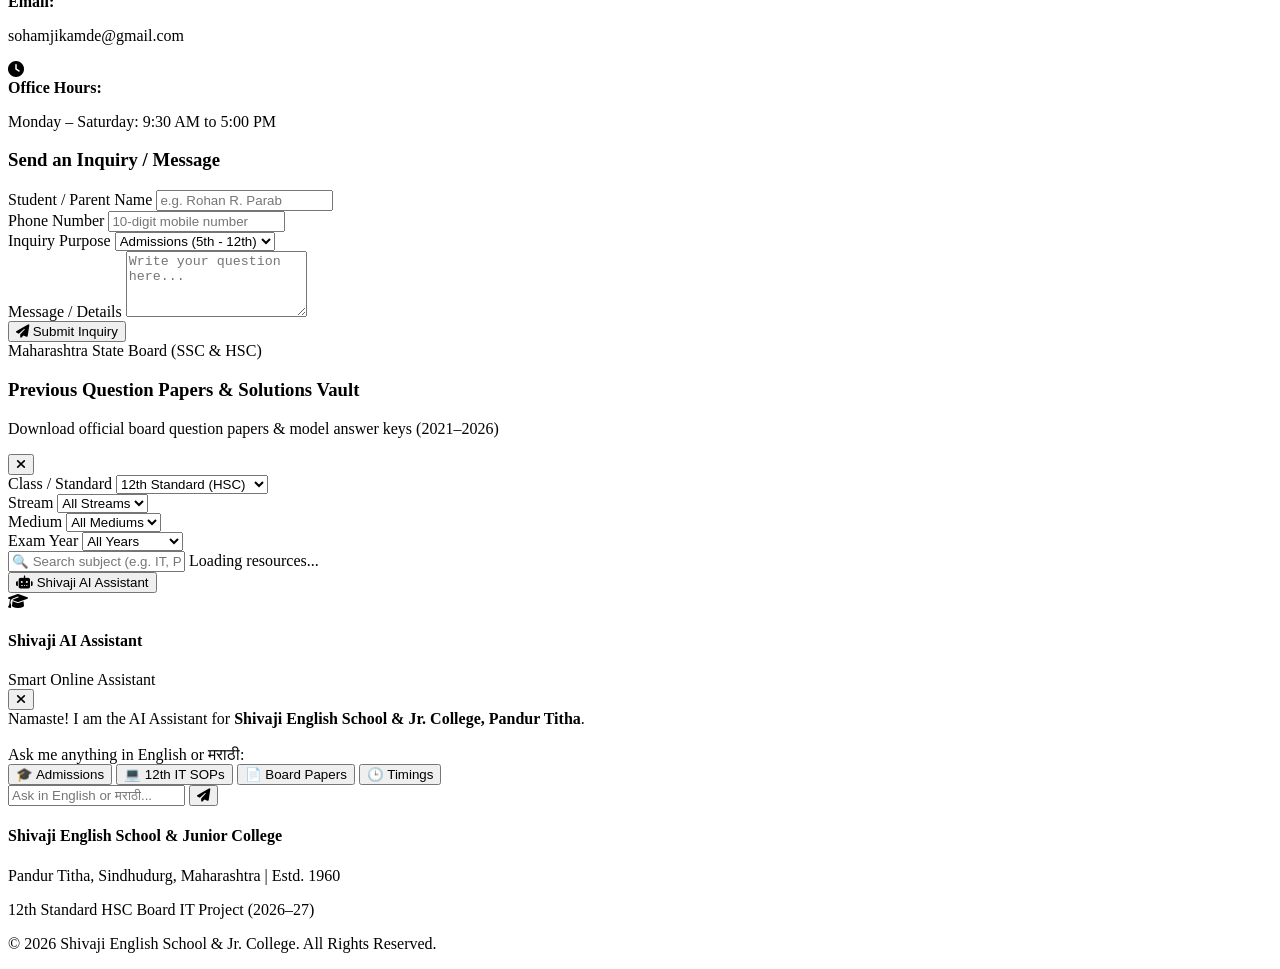
==== commit 536326ee: "Update index.html" ====
--- a/index.html
+++ b/index.html
@@ -12,7 +12,7 @@
   <link rel="stylesheet" href="https://cdnjs.cloudflare.com/ajax/libs/font-awesome/6.5.1/css/all.min.css">
   
   <!-- Main Stylesheet with Cache Busting -->
-  <link rel="stylesheet" href="style.css?v=31">
+  <link rel="stylesheet" href="style.css?v=32">
 </head>
 <body>
 
@@ -358,12 +358,12 @@
           <button class="hub-btn" onclick="askAiQuestion('commerce practical ledger')"><i class="fa-solid fa-folder-open"></i> <span id="hub3Btn">Practice Sheets</span></button>
         </div>
 
-        <!-- 4. Previous Board Papers (Updated to open Modal) -->
-        <div class="hub-card highlight-card">
+        <!-- 4. Previous Board Papers (Opens Download Modal) -->
+        <div class="hub-card">
           <div class="hub-icon"><i class="fa-solid fa-clock-rotate-left"></i></div>
           <h3 id="hub4Title">Previous Board Papers</h3>
           <p id="hub4Desc">HSC and SSC question papers from 2021 to 2026 with official model answers and marking schemes.</p>
-          <button class="hub-btn primary-hub-btn" onclick="openBoardPapersModal()"><i class="fa-solid fa-book-open"></i> <span id="hub4Btn">Browse Papers</span></button>
+          <button class="hub-btn" onclick="openBoardPapersModal()"><i class="fa-solid fa-book"></i> <span id="hub4Btn">Browse Papers</span></button>
         </div>
       </div>
     </div>
@@ -571,9 +571,9 @@
         <div>
           <div class="tp-badge">Maharashtra State Board (SSC & HSC)</div>
           <h3 class="tp-title">Previous Question Papers & Solutions Vault</h3>
-          <p class="tp-subtitle">Download question papers & official model answer keys (2021–2026)</p>
-        </div>
-        <button class="tp-close-btn" onclick="closeBoardPapersModal()" aria-label="Close">&times;</button>
+          <p class="tp-subtitle">Download official board question papers & model answer keys (2021–2026)</p>
+        </div>
+        <button class="tp-close-btn" onclick="closeBoardPapersModal()" aria-label="Close"><i class="fa-solid fa-xmark"></i></button>
       </div>
 
       <!-- Filter Controls Toolbar -->
@@ -682,6 +682,6 @@
   </footer>
 
   <!-- Main JavaScript -->
-  <script src="script.js?v=31"></script>
+  <script src="script.js?v=32"></script>
 </body>
 </html>
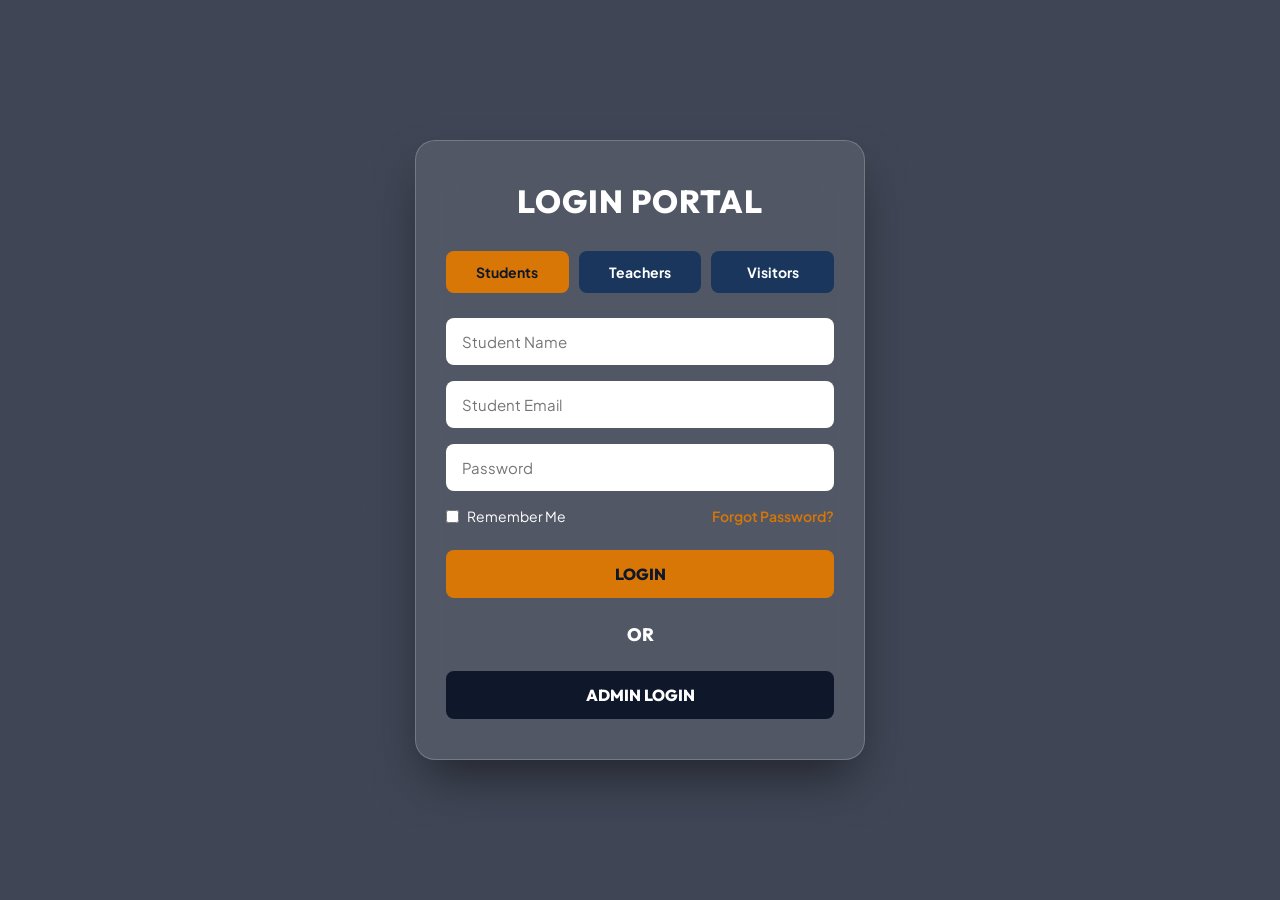
==== commit adc2d6ce: "Create index.html" ====
--- a/index.html
+++ b/index.html
@@ -3,685 +3,80 @@
 <head>
   <meta charset="UTF-8">
   <meta name="viewport" content="width=device-width, initial-scale=1.0">
-  <title>Shivaji English School & Junior College | Pandur Titha, Sindhudurg</title>
+  <title>Login Portal | Shivaji English School</title>
   
-  <!-- Google Fonts & Font Awesome Icons -->
-  <link rel="preconnect" href="https://fonts.googleapis.com">
-  <link rel="preconnect" href="https://fonts.gstatic.com" crossorigin>
-  <link href="https://fonts.googleapis.com/css2?family=Plus+Jakarta+Sans:wght@300;400;500;600;700;800&family=Outfit:wght@400;500;600;700;800&display=swap" rel="stylesheet">
-  <link rel="stylesheet" href="https://cdnjs.cloudflare.com/ajax/libs/font-awesome/6.5.1/css/all.min.css">
-  
-  <!-- Main Stylesheet with Cache Busting -->
-  <link rel="stylesheet" href="style.css?v=32">
+  <!-- Linking the Master Fonts and CSS -->
+  <link href="https://fonts.googleapis.com/css2?family=Outfit:wght@500;700;800&family=Plus+Jakarta+Sans:wght@400;500;600;700&display=swap" rel="stylesheet">
+  <link rel="stylesheet" href="style.css">
 </head>
-<body>
 
-  <!-- Clean, Uncrowded Top Bar -->
-  <div class="top-bar" id="topBar">
-    <div class="container top-bar-content">
-      <div class="top-info">
-        <span class="top-loc"><i class="fa-solid fa-location-dot"></i> <span id="topAddr">Pandur Titha, Sindhudurg</span></span>
-        <span class="desktop-only"><i class="fa-solid fa-phone"></i> +91 93XXXXXXXX</span>
-        <span class="desktop-only"><i class="fa-solid fa-award"></i> <span id="topAided">Estd. 1960 | Private-Aided</span></span>
+<body class="login-body">
+
+  <div class="login-box">
+    <div class="portal-title">LOGIN PORTAL</div>
+
+    <!-- The Tabs -->
+    <div class="tabs">
+      <button onclick="showForm('student', this)" class="tab active">Students</button>
+      <button onclick="showForm('teacher', this)" class="tab">Teachers</button>
+      <button onclick="showForm('visitor', this)" class="tab">Visitors</button>
+    </div>
+
+    <!-- Student Form -->
+    <form id="studentForm" onsubmit="event.preventDefault(); window.location.href='home.html';">
+      <input type="text" placeholder="Student Name" required>
+      <input type="email" placeholder="Student Email" required>
+      <input type="password" placeholder="Password" required>
+      <div class="options">
+        <label class="remember"><input type="checkbox"><span>Remember Me</span></label>
+        <a href="#">Forgot Password?</a>
       </div>
-      
-      <!-- Compact Settings Button -->
-      <button class="settings-trigger-btn" onclick="toggleSettingsModal(event)" title="Settings / सेटिंग्ज">
-        <i class="fa-solid fa-gear"></i> <span id="settingsBtnLabel">Settings</span>
-      </button>
-    </div>
+      <button class="login-btn" type="submit">LOGIN</button>
+    </form>
+
+    <!-- Teacher Form -->
+    <form id="teacherForm" style="display:none;" onsubmit="event.preventDefault(); window.location.href='admin-dashboard.html';">
+      <input type="email" placeholder="Teacher Email" required>
+      <input type="password" placeholder="Password" required>
+      <div class="options">
+        <label class="remember"><input type="checkbox"><span>Remember Me</span></label>
+        <a href="#">Forgot Password?</a>
+      </div>
+      <button class="login-btn" type="submit">LOGIN</button>
+    </form>
+
+    <!-- Visitor Form -->
+    <form id="visitorForm" style="display:none;" onsubmit="event.preventDefault(); window.location.href='home.html';">
+      <input type="text" placeholder="Visitor Name" required>
+      <input type="email" placeholder="Visitor Email" required>
+      <div class="options">
+        <label class="remember"><input type="checkbox"><span>Remember Me</span></label>
+      </div>
+      <button class="login-btn" type="submit">ENTER PORTAL</button>
+    </form>
+
+    <div class="divider">OR</div>
+
+    <!-- Admin Login Route -->
+    <button class="admin-btn" onclick="window.location.href='admin-login.html'">ADMIN LOGIN</button>
   </div>
 
-  <!-- Main Navigation Header -->
-  <header class="main-header" id="mainHeader">
-    <div class="container nav-container">
-      <a href="#home" class="brand-logo">
-        <div class="logo-emblem">
-          <i class="fa-solid fa-graduation-cap"></i>
-        </div>
-        <div class="logo-text">
-          <span class="college-name">SHIVAJI ENGLISH SCHOOL</span>
-          <span class="college-sub">& Junior College of Arts, Science & Commerce</span>
-          <span class="location-tag">Pandur Titha, Sindhudurg</span>
-        </div>
-      </a>
+  <!-- JavaScript to handle tab switching -->
+  <script>
+    function showForm(type, btn) {
+      document.getElementById("studentForm").style.display = "none";
+      document.getElementById("teacherForm").style.display = "none";
+      document.getElementById("visitorForm").style.display = "none";
 
-      <!-- Mobile Hamburger Toggle -->
-      <button class="mobile-nav-toggle" id="mobileNavToggle" onclick="toggleMobileMenu()" aria-label="Toggle Navigation">
-        <i class="fa-solid fa-bars"></i>
-      </button>
+      document.querySelectorAll(".tab").forEach(tab => {
+        tab.classList.remove("active");
+      });
 
-      <!-- Navigation Links -->
-      <nav class="nav-menu" id="navMenu">
-        <ul class="nav-list">
-          <li><a href="#home" class="nav-link active"><i class="fa-solid fa-house"></i> <span class="nav-txt-home">Home</span></a></li>
-          <li><a href="#about" class="nav-link"><i class="fa-solid fa-landmark"></i> <span class="nav-txt-about">About</span></a></li>
-          <li><a href="#academics" class="nav-link"><i class="fa-solid fa-book-open"></i> <span class="nav-txt-academics">Academics</span></a></li>
-          <li><a href="#notices" class="nav-link"><i class="fa-solid fa-bullhorn"></i> <span class="nav-txt-notices">Notices</span></a></li>
-          <li><a href="#learning-hub" class="nav-link"><i class="fa-solid fa-laptop-file"></i> <span class="nav-txt-hub">Student Hub</span></a></li>
-          <li><a href="#campus" class="nav-link"><i class="fa-solid fa-shapes"></i> <span class="nav-txt-campus">Campus</span></a></li>
-          <li><a href="#faculty" class="nav-link"><i class="fa-solid fa-user-tie"></i> <span class="nav-txt-faculty">Faculty</span></a></li>
-          <li><a href="#contact" class="nav-link"><i class="fa-solid fa-envelope"></i> <span class="nav-txt-contact">Contact</span></a></li>
-        </ul>
-      </nav>
-    </div>
-  </header>
+      document.getElementById(type + "Form").style.display = "block";
+      btn.classList.add("active");
+    }
+  </script>
 
-  <!-- Settings Modal (Popup) -->
-  <div class="settings-modal-overlay" id="settingsModal" onclick="handleBackdropClick(event)">
-    <div class="settings-modal-box">
-      <div class="settings-modal-header">
-        <div class="settings-header-title">
-          <i class="fa-solid fa-sliders"></i>
-          <h3 id="settingsModalHeading">Preferences & Settings</h3>
-        </div>
-        <button class="settings-close-btn" onclick="toggleSettingsModal(event)"><i class="fa-solid fa-xmark"></i></button>
-      </div>
-
-      <div class="settings-modal-body">
-        <!-- 1. Language -->
-        <div class="setting-row">
-          <div class="setting-info">
-            <label><i class="fa-solid fa-language"></i> <span id="lblSetLang">Language / भाषा</span></label>
-            <p id="subSetLang">Switch entire website between English and Marathi</p>
-          </div>
-          <div class="setting-controls">
-            <button class="btn-setting-toggle" id="langEnBtn" onclick="applyLanguage('en')">English</button>
-            <button class="btn-setting-toggle" id="langMrBtn" onclick="applyLanguage('mr')">मराठी</button>
-          </div>
-        </div>
-
-        <!-- 2. Text Size -->
-        <div class="setting-row">
-          <div class="setting-info">
-            <label><i class="fa-solid fa-font"></i> <span id="lblSetFont">Text Size / अक्षरांचा आकार</span></label>
-            <p id="subSetFont">Enlarge or reduce readability font size</p>
-          </div>
-          <div class="setting-controls font-btn-group">
-            <button class="btn-setting-toggle" id="fontSmBtn" onclick="applyFontSize('sm')">A-</button>
-            <button class="btn-setting-toggle" id="fontMdBtn" onclick="applyFontSize('md')">A</button>
-            <button class="btn-setting-toggle" id="fontLgBtn" onclick="applyFontSize('lg')">A+</button>
-            <button class="btn-setting-toggle" id="fontXlBtn" onclick="applyFontSize('xl')">A++</button>
-          </div>
-        </div>
-
-        <!-- 3. Dark Mode -->
-        <div class="setting-row">
-          <div class="setting-info">
-            <label><i class="fa-solid fa-moon"></i> <span id="lblSetDark">Dark Mode / नाईट मोड</span></label>
-            <p id="subSetDark">Comfortable night reading palette</p>
-          </div>
-          <div class="setting-controls">
-            <button class="btn-setting-toggle" id="darkModeToggleBtn" onclick="toggleDarkMode()">
-              <i class="fa-solid fa-circle-half-stroke"></i> <span id="txtDarkStatus">Off</span>
-            </button>
-          </div>
-        </div>
-
-        <!-- 4. Smart Board Mode -->
-        <div class="setting-row">
-          <div class="setting-info">
-            <label><i class="fa-solid fa-chalkboard-user"></i> <span id="lblSetSmart">Smart Board View / स्मार्ट बोर्ड</span></label>
-            <p id="subSetSmart">Large touch buttons & presenter view for classrooms</p>
-          </div>
-          <div class="setting-controls">
-            <button class="btn-setting-toggle" id="smartBoardToggleBtn" onclick="toggleSmartBoardMode()">
-              <i class="fa-solid fa-display"></i> <span id="txtSmartStatus">Off</span>
-            </button>
-          </div>
-        </div>
-      </div>
-
-      <div class="settings-modal-footer">
-        <button class="btn btn-secondary btn-sm" onclick="resetAllDefaults()"><i class="fa-solid fa-rotate-left"></i> <span id="btnResetSettings">Reset Defaults</span></button>
-        <button class="btn btn-primary btn-sm" onclick="toggleSettingsModal(event)"><i class="fa-solid fa-check"></i> <span id="btnCloseSettings">Done</span></button>
-      </div>
-    </div>
-  </div>
-
-  <!-- Hero Section -->
-  <section class="hero-section" id="home">
-    <div class="container hero-grid">
-      <div class="hero-content">
-        <div class="badge-pill" id="heroBadge">
-          <i class="fa-solid fa-star"></i> 60+ Years of Academic Excellence (Since 1960)
-        </div>
-        <h1 class="hero-title" id="heroTitle">
-          Empowering Minds, <br>
-          <span class="text-highlight">Shaping Leaders</span> in Sindhudurg.
-        </h1>
-        <p class="hero-description" id="heroDesc">
-          A premier co-educational, private-aided institution imparting high-quality education from Grades 5 through 12 in General Secondary, Arts, Commerce, Science, and Information Technology.
-        </p>
-
-        <div class="hero-action-buttons">
-          <a href="#academics" class="btn btn-primary" id="btnExplore"><i class="fa-solid fa-compass"></i> Explore Courses</a>
-          <a href="#notices" class="btn btn-secondary" id="btnNotices"><i class="fa-solid fa-bell"></i> Notice Board</a>
-          <button class="btn btn-assistant" onclick="openAssistant()"><i class="fa-solid fa-robot"></i> <span id="btnAskAi">Ask College AI</span></button>
-        </div>
-
-        <div class="hero-stats-grid">
-          <div class="stat-card">
-            <span class="stat-number">1960</span>
-            <span class="stat-label" id="stat1">Year Established</span>
-          </div>
-          <div class="stat-card">
-            <span class="stat-number">1,500+</span>
-            <span class="stat-label" id="stat2">Students Enrolled</span>
-          </div>
-          <div class="stat-card">
-            <span class="stat-number">100%</span>
-            <span class="stat-label" id="stat3">Board Exam Result</span>
-          </div>
-          <div class="stat-card">
-            <span class="stat-number">50+</span>
-            <span class="stat-label" id="stat4">Expert Educators</span>
-          </div>
-        </div>
-      </div>
-
-      <!-- Hero Digital Kiosk -->
-      <div class="hero-interactive-card">
-        <div class="smart-kiosk-panel">
-          <div class="kiosk-header">
-            <span class="dot red"></span>
-            <span class="dot yellow"></span>
-            <span class="dot green"></span>
-            <span class="kiosk-title" id="kioskTitle"><i class="fa-solid fa-display"></i> Campus Digital Kiosk</span>
-          </div>
-          <div class="kiosk-body">
-            <div class="kiosk-live-badge" id="kioskBadge"><i class="fa-solid fa-satellite-dish"></i> LIVE ADMISSIONS & UPDATES</div>
-            <h3 id="kioskHeading">Admissions Open for 2026–27</h3>
-            <p id="kioskDesc">Grades 5th to 10th (Semi-English & English) and 11th/12th (Science, Commerce, Arts & IT).</p>
-            <div class="kiosk-quick-links">
-              <button class="kiosk-chip" onclick="navigateToSection('notices')"><i class="fa-solid fa-calendar-check"></i> <span id="chip1">Exam Dates</span></button>
-              <button class="kiosk-chip" onclick="openBoardPapersModal()"><i class="fa-solid fa-file-pdf"></i> <span id="chip2">Question Banks</span></button>
-              <button class="kiosk-chip" onclick="askAiQuestion('admission process')"><i class="fa-solid fa-user-plus"></i> <span id="chip3">Admission Info</span></button>
-              <button class="kiosk-chip" onclick="askAiQuestion('12th IT syllabus')"><i class="fa-solid fa-code"></i> <span id="chip4">12th IT Syllabus</span></button>
-            </div>
-            <div class="kiosk-footer-note" id="kioskAffiliation">
-              <i class="fa-solid fa-shield-halved"></i> Maharashtra State Board Affiliated (Pune Board)
-            </div>
-          </div>
-        </div>
-      </div>
-    </div>
-  </section>
-
-  <!-- About Section -->
-  <section class="section about-section" id="about">
-    <div class="container">
-      <div class="section-header">
-        <span class="section-subtitle" id="aboutSub">Heritage & Vision</span>
-        <h2 class="section-title" id="aboutTitle">About Our Institution</h2>
-        <p class="section-lead" id="aboutLead">Serving Sindhudurg district with dedicated educational excellence for over six decades.</p>
-      </div>
-
-      <div class="about-grid">
-        <div class="about-card highlight-card">
-          <div class="card-icon"><i class="fa-solid fa-monument"></i></div>
-          <h3 id="aboutHistTitle">Our Glorious History (Since 1960)</h3>
-          <p id="aboutHistP1">Founded in 1960 at Pandur Titha, Shivaji English School and Junior College was established with a noble mission to provide accessible, value-based, and progressive education to the rural and semi-urban students of Sindhudurg.</p>
-          <p id="aboutHistP2">Over the decades, it has evolved into a leading private-aided educational hub producing district toppers, sports champions, engineers, doctors, and civic leaders.</p>
-        </div>
-
-        <div class="about-card">
-          <div class="card-icon"><i class="fa-solid fa-eye"></i></div>
-          <h3 id="aboutVisTitle">Our Vision</h3>
-          <p id="aboutVisP">To cultivate intellectually enlightened, morally upright, and technologically empowered youth who positively contribute to society, state, and nation.</p>
-        </div>
-
-        <div class="about-card">
-          <div class="card-icon"><i class="fa-solid fa-bullseye"></i></div>
-          <h3 id="aboutMisTitle">Our Mission</h3>
-          <p id="aboutMisP">Delivering holistic education through modern smart classrooms, rigorous science laboratories, computer training, sports mentorship, and community service.</p>
-        </div>
-      </div>
-
-      <div class="features-ribbon">
-        <div class="ribbon-item" id="ribbon1"><i class="fa-solid fa-check-circle"></i> Government Recognized & Aided</div>
-        <div class="ribbon-item" id="ribbon2"><i class="fa-solid fa-check-circle"></i> Co-Educational Campus</div>
-        <div class="ribbon-item" id="ribbon3"><i class="fa-solid fa-check-circle"></i> Advanced Science & IT Labs</div>
-        <div class="ribbon-item" id="ribbon4"><i class="fa-solid fa-check-circle"></i> Interactive Smart Classrooms</div>
-      </div>
-    </div>
-  </section>
-
-  <!-- Academics Section -->
-  <section class="section academics-section" id="academics">
-    <div class="container">
-      <div class="section-header">
-        <span class="section-subtitle" id="acadSub">Programs Offered</span>
-        <h2 class="section-title" id="acadTitle">Academic Streams & Curriculum</h2>
-        <p class="section-lead" id="acadLead">Comprehensive schooling from Grade 5 through 12 with specialized junior college wings.</p>
-      </div>
-
-      <div class="course-grid">
-        <div class="course-card">
-          <div class="course-header">
-            <span class="course-badge">Grades 5 - 10</span>
-            <h3 id="course1Title">Secondary Schooling</h3>
-          </div>
-          <div class="course-body">
-            <p id="course1Desc">Rigorous foundation adhering to Maharashtra State Board curriculum. Semi-English & English medium options with cultural activities.</p>
-          </div>
-        </div>
-
-        <div class="course-card popular">
-          <div class="popular-ribbon"><i class="fa-solid fa-crown"></i> High Demand</div>
-          <div class="course-header">
-            <span class="course-badge">Grades 11 & 12</span>
-            <h3 id="course2Title">Science Stream</h3>
-          </div>
-          <div class="course-body">
-            <p id="course2Desc">Physics, Chemistry, Mathematics, Biology, and Information Technology (IT) with hands-on laboratory coaching for CET/NEET.</p>
-          </div>
-        </div>
-
-        <div class="course-card">
-          <div class="course-header">
-            <span class="course-badge">Grades 11 & 12</span>
-            <h3 id="course3Title">Commerce Stream</h3>
-          </div>
-          <div class="course-body">
-            <p id="course3Desc">Book Keeping & Accountancy, Organization of Commerce, Economics, and Secretarial Practice / IT for corporate finance acumen.</p>
-          </div>
-        </div>
-
-        <div class="course-card">
-          <div class="course-header">
-            <span class="course-badge">Grades 11 & 12</span>
-            <h3 id="course4Title">Arts & Humanities</h3>
-          </div>
-          <div class="course-body">
-            <p id="course4Desc">History, Geography, Political Science, English, Marathi and Hindi literature fostering critical thinking and civil services prep.</p>
-          </div>
-        </div>
-      </div>
-    </div>
-  </section>
-
-  <!-- Notice Section -->
-  <section class="section notices-section" id="notices">
-    <div class="container">
-      <div class="section-header">
-        <span class="section-subtitle" id="noticeSub">Real-Time Bulletin</span>
-        <h2 class="section-title" id="noticeTitle">Official Notice Board</h2>
-        <p class="section-lead" id="noticeLead">Stay updated with latest announcements, meeting circulars, and exam schedules.</p>
-      </div>
-
-      <div class="notices-container" id="noticesList">
-        <div class="notice-item" data-category="events">
-          <div class="notice-date-box">
-            <span class="date-day">22</span>
-            <span class="date-month">AUG</span>
-          </div>
-          <div class="notice-info">
-            <span class="notice-tag tag-event">Events</span>
-            <h4 id="noticeParentTitle">Urgent Parent-Management Meeting with Principal</h4>
-            <p id="noticeParentDesc">All parents are hereby informed that an important meeting with the Institution Management and Principal is scheduled on Saturday, 22/08/2026 at 10:00 AM sharp in the school premises. All parents are requested to attend without fail. — Principal</p>
-          </div>
-          <button class="btn-notice-action" onclick="alertNoticeDetails()"><i class="fa-solid fa-arrow-right"></i></button>
-        </div>
-      </div>
-    </div>
-  </section>
-
-  <!-- Student Learning Hub -->
-  <section class="section learning-hub-section" id="learning-hub">
-    <div class="container">
-      <div class="section-header">
-        <span class="section-subtitle" id="hubSub">Academic Resources</span>
-        <h2 class="section-title" id="hubTitle">Student Learning Hub</h2>
-        <p class="section-lead" id="hubLead">Quick access to board curriculum, IT practical materials, and previous year question papers.</p>
-      </div>
-
-      <div class="hub-grid">
-        <div class="hub-card">
-          <div class="hub-icon"><i class="fa-solid fa-code"></i></div>
-          <h3 id="hub1Title">12th Standard IT Hub</h3>
-          <p id="hub1Desc">HTML5, CSS3, JavaScript, Advanced Web Designing SOPs, and SEO study modules as per Maharashtra State Board.</p>
-          <button class="hub-btn" onclick="askAiQuestion('12th IT SOP practicals')"><i class="fa-solid fa-download"></i> <span id="hub1Btn">View IT SOPs</span></button>
-        </div>
-
-        <div class="hub-card">
-          <div class="hub-icon"><i class="fa-solid fa-flask-vial"></i></div>
-          <h3 id="hub2Title">Science Lab Manuals</h3>
-          <p id="hub2Desc">Physics, Chemistry, and Biology experimental handbooks, formula cheat sheets, and practical Viva guides.</p>
-          <button class="hub-btn" onclick="askAiQuestion('science practical manuals')"><i class="fa-solid fa-file-lines"></i> <span id="hub2Btn">Open Manuals</span></button>
-        </div>
-
-        <div class="hub-card">
-          <div class="hub-icon"><i class="fa-solid fa-calculator"></i></div>
-          <h3 id="hub3Title">Commerce & Accounts Vault</h3>
-          <p id="hub3Desc">Solved balance sheet templates, ledger practice questions, and business mathematics formulae.</p>
-          <button class="hub-btn" onclick="askAiQuestion('commerce practical ledger')"><i class="fa-solid fa-folder-open"></i> <span id="hub3Btn">Practice Sheets</span></button>
-        </div>
-
-        <!-- 4. Previous Board Papers (Opens Download Modal) -->
-        <div class="hub-card">
-          <div class="hub-icon"><i class="fa-solid fa-clock-rotate-left"></i></div>
-          <h3 id="hub4Title">Previous Board Papers</h3>
-          <p id="hub4Desc">HSC and SSC question papers from 2021 to 2026 with official model answers and marking schemes.</p>
-          <button class="hub-btn" onclick="openBoardPapersModal()"><i class="fa-solid fa-book"></i> <span id="hub4Btn">Browse Papers</span></button>
-        </div>
-      </div>
-    </div>
-  </section>
-
-  <!-- 8 Campus Facilities Section -->
-  <section class="section campus-section" id="campus">
-    <div class="container">
-      <div class="section-header">
-        <span class="section-subtitle" id="campusSub">Infrastructure</span>
-        <h2 class="section-title" id="campusTitle">Interactive Campus & Facilities</h2>
-        <p class="section-lead" id="campusLead">Tap any facility below to inspect the infrastructure on your screen or smart board.</p>
-      </div>
-
-      <div class="campus-layout">
-        <div class="facility-buttons-grid">
-          <button class="facility-btn active" onclick="selectFacility('smartClass', this)">
-            <i class="fa-solid fa-chalkboard"></i>
-            <span id="facBtn1">Smart Classrooms</span>
-          </button>
-          <button class="facility-btn" onclick="selectFacility('compLab', this)">
-            <i class="fa-solid fa-desktop"></i>
-            <span id="facBtn2">Computer & IT Lab</span>
-          </button>
-          <button class="facility-btn" onclick="selectFacility('physicsLab', this)">
-            <i class="fa-solid fa-atom"></i>
-            <span id="facBtn3">Physics Laboratory</span>
-          </button>
-          <button class="facility-btn" onclick="selectFacility('chemLab', this)">
-            <i class="fa-solid fa-flask"></i>
-            <span id="facBtn4">Chemistry Laboratory</span>
-          </button>
-          <button class="facility-btn" onclick="selectFacility('bioLab', this)">
-            <i class="fa-solid fa-dna"></i>
-            <span id="facBtn5">Biology Laboratory</span>
-          </button>
-          <button class="facility-btn" onclick="selectFacility('library', this)">
-            <i class="fa-solid fa-book-bookmark"></i>
-            <span id="facBtn6">Central Library</span>
-          </button>
-          <button class="facility-btn" onclick="selectFacility('sports', this)">
-            <i class="fa-solid fa-volleyball"></i>
-            <span id="facBtn7">Playground & Sports</span>
-          </button>
-          <button class="facility-btn" onclick="selectFacility('auditorium', this)">
-            <i class="fa-solid fa-masks-theater"></i>
-            <span id="facBtn8">Auditorium & Stage</span>
-          </button>
-        </div>
-
-        <div class="facility-display-card" id="facilityDisplay">
-          <div class="facility-icon-large" id="facilityIcon"><i class="fa-solid fa-chalkboard"></i></div>
-          <h3 id="facilityTitle">Interactive Smart Classrooms</h3>
-          <p id="facilityDesc">Equipped with ultra-responsive interactive touch smart-boards, high-definition audio-visual projection systems, and high-speed internet connectivity for engaging multimedia delivery.</p>
-          <div class="facility-tags" id="facilityTags">
-            <span class="badge">Touch Enabled</span>
-            <span class="badge">Audio-Visual</span>
-            <span class="badge">E-Learning</span>
-          </div>
-        </div>
-      </div>
-    </div>
-  </section>
-
-  <!-- Faculty Section -->
-  <section class="section faculty-section" id="faculty">
-    <div class="container">
-      <div class="section-header">
-        <span class="section-subtitle" id="facSub">Our Mentors</span>
-        <h2 class="section-title" id="facTitle">Faculty & Administration</h2>
-        <p class="section-lead" id="facLead">Experienced educators devoted to academic nurturing and student character building.</p>
-      </div>
-
-      <div class="faculty-grid">
-        <div class="faculty-card">
-          <div class="faculty-avatar"><i class="fa-solid fa-user-tie"></i></div>
-          <h4 id="fac1Name">Principal's Desk</h4>
-          <span class="faculty-role" id="fac1Role">Head of Institution</span>
-          <p class="faculty-qual">M.Sc., M.Ed., Ph.D.</p>
-          <p class="faculty-msg" id="fac1Msg">"Guiding every student to achieve their highest intellectual and ethical potential."</p>
-        </div>
-
-        <div class="faculty-card">
-          <div class="faculty-avatar"><i class="fa-solid fa-chalkboard-user"></i></div>
-          <h4 id="fac2Name">Dept. of Science</h4>
-          <span class="faculty-role" id="fac2Role">Senior Lecturers</span>
-          <p class="faculty-qual">Physics, Chem, Bio, Maths</p>
-          <p class="faculty-msg" id="fac2Msg">Specialized in competitive guidance, practical mastery, and conceptual clarity.</p>
-        </div>
-
-        <div class="faculty-card">
-          <div class="faculty-avatar"><i class="fa-solid fa-laptop-code"></i></div>
-          <h4 id="fac3Name">Dept. of IT & Computers</h4>
-          <span class="faculty-role" id="fac3Role">IT Faculty & Lab Staff</span>
-          <p class="faculty-qual">M.C.A., B.E. (Comp/IT)</p>
-          <p class="faculty-msg" id="fac3Msg">Instructing web technologies, coding, database systems, and modern digital skills.</p>
-        </div>
-
-        <div class="faculty-card">
-          <div class="faculty-avatar"><i class="fa-solid fa-briefcase"></i></div>
-          <h4 id="fac4Name">Dept. of Commerce & Arts</h4>
-          <span class="faculty-role" id="fac4Role">Senior Lecturers</span>
-          <p class="faculty-qual">M.Com, M.A., B.Ed.</p>
-          <p class="faculty-msg" id="fac4Msg">Fostering financial intelligence, critical analysis, and communicative excellence.</p>
-        </div>
-      </div>
-    </div>
-  </section>
-
-  <!-- Contact Us Section with Direct Gmail Dispatch -->
-  <section class="section contact-section" id="contact">
-    <div class="container">
-      <div class="section-header">
-        <span class="section-subtitle" id="contactSub">Reach Out</span>
-        <h2 class="section-title" id="contactTitle">Contact & Location</h2>
-        <p class="section-lead" id="contactLead">Visit our campus at Pandur Titha or connect with the administrative office.</p>
-      </div>
-
-      <div class="contact-grid">
-        <div class="contact-info-card">
-          <h3 id="contactCardHead">School Office Details</h3>
-          <p id="contactCardSub">For admissions, verification, certificates, and student inquiries:</p>
-          
-          <div class="contact-item">
-            <i class="fa-solid fa-location-dot"></i>
-            <div>
-              <strong id="contactLblAddr">Campus Address:</strong>
-              <p id="contactValAddr">Shivaji English School & Junior College,<br>Pandur Titha, Taluka: Kudal,<br>District: Sindhudurg, Maharashtra - 416528</p>
-            </div>
-          </div>
-
-          <div class="contact-item">
-            <i class="fa-solid fa-phone"></i>
-            <div>
-              <strong id="contactLblPhone">Phone / Mobile:</strong>
-              <p>+91 93XXXXXXXX</p>
-            </div>
-          </div>
-
-          <div class="contact-item">
-            <i class="fa-solid fa-envelope"></i>
-            <div>
-              <strong id="contactLblEmail">Email:</strong>
-              <p>sohamjikamde@gmail.com</p>
-            </div>
-          </div>
-
-          <div class="contact-item">
-            <i class="fa-solid fa-clock"></i>
-            <div>
-              <strong id="contactLblHours">Office Hours:</strong>
-              <p id="contactValHours">Monday – Saturday: 9:30 AM to 5:00 PM</p>
-            </div>
-          </div>
-        </div>
-
-        <div class="contact-form-card">
-          <h3 id="inquiryHead">Send an Inquiry / Message</h3>
-          
-          <!-- Direct Email Form (Opens Gmail pre-filled, Zero Activation needed) -->
-          <form onsubmit="handleDirectEmailSubmit(event)">
-            <div class="form-group">
-              <label for="fullName" id="lblFormName">Student / Parent Name</label>
-              <input type="text" id="fullName" class="form-control" placeholder="e.g. Rohan R. Parab" required>
-            </div>
-
-            <div class="form-row">
-              <div class="form-group">
-                <label for="phone" id="lblFormPhone">Phone Number</label>
-                <input type="tel" id="phone" class="form-control" placeholder="10-digit mobile number" required>
-              </div>
-              <div class="form-group">
-                <label for="inquiryType" id="lblFormPurpose">Inquiry Purpose</label>
-                <select id="inquiryType" class="form-control" required>
-                  <option value="Admissions (5th - 12th)">Admissions (5th - 12th)</option>
-                  <option value="12th IT Project Query">12th IT Project Query</option>
-                  <option value="TC / LC / Certificates">TC / LC / Certificates</option>
-                  <option value="General Information">General Information</option>
-                </select>
-              </div>
-            </div>
-
-            <div class="form-group">
-              <label for="message" id="lblFormMsg">Message / Details</label>
-              <textarea id="message" rows="4" class="form-control" placeholder="Write your question here..." required></textarea>
-            </div>
-
-            <button type="submit" class="btn btn-primary btn-block" id="btnSubmitForm">
-              <i class="fa-solid fa-paper-plane"></i> Submit Inquiry
-            </button>
-            <div id="formFeedback" class="form-feedback"></div>
-          </form>
-        </div>
-      </div>
-    </div>
-  </section>
-
-  <!-- ========================================================= -->
-  <!-- TARGET PUBLICATIONS STYLE PREVIOUS BOARD PAPERS MODAL     -->
-  <!-- ========================================================= -->
-  <div id="papersModal" class="tp-download-modal" onclick="handlePapersBackdropClick(event)">
-    <div class="tp-modal-dialog">
-      <!-- Modal Header -->
-      <div class="tp-modal-header">
-        <div>
-          <div class="tp-badge">Maharashtra State Board (SSC & HSC)</div>
-          <h3 class="tp-title">Previous Question Papers & Solutions Vault</h3>
-          <p class="tp-subtitle">Download official board question papers & model answer keys (2021–2026)</p>
-        </div>
-        <button class="tp-close-btn" onclick="closeBoardPapersModal()" aria-label="Close"><i class="fa-solid fa-xmark"></i></button>
-      </div>
-
-      <!-- Filter Controls Toolbar -->
-      <div class="tp-filter-toolbar">
-        <div class="tp-filter-group">
-          <label>Class / Standard</label>
-          <select id="tpClassFilter" class="tp-select" onchange="filterAndDisplayPapers()">
-            <option value="12th">12th Standard (HSC)</option>
-            <option value="11th">11th Standard (FYJC)</option>
-            <option value="10th">10th Standard (SSC)</option>
-          </select>
-        </div>
-
-        <div class="tp-filter-group">
-          <label>Stream</label>
-          <select id="tpStreamFilter" class="tp-select" onchange="filterAndDisplayPapers()">
-            <option value="all">All Streams</option>
-            <option value="Science">Science</option>
-            <option value="Commerce">Commerce</option>
-            <option value="Arts">Arts</option>
-          </select>
-        </div>
-
-        <div class="tp-filter-group">
-          <label>Medium</label>
-          <select id="tpMediumFilter" class="tp-select" onchange="filterAndDisplayPapers()">
-            <option value="all">All Mediums</option>
-            <option value="English">English</option>
-            <option value="Marathi">Marathi</option>
-          </select>
-        </div>
-
-        <div class="tp-filter-group">
-          <label>Exam Year</label>
-          <select id="tpYearFilter" class="tp-select" onchange="filterAndDisplayPapers()">
-            <option value="all">All Years</option>
-            <option value="2026">2026 (Model)</option>
-            <option value="2025">2025</option>
-            <option value="2024">2024</option>
-            <option value="2023">2023</option>
-          </select>
-        </div>
-      </div>
-
-      <!-- Search & Resource Counter Row -->
-      <div class="tp-search-bar-row">
-        <input type="text" id="tpSearchInput" class="tp-search-input" placeholder="🔍 Search subject (e.g. IT, Physics, BK, Marathi)..." oninput="filterAndDisplayPapers()" />
-        <span class="tp-count-badge" id="tpPaperCount">Loading resources...</span>
-      </div>
-
-      <!-- Papers List Container -->
-      <div class="tp-papers-container" id="tpPapersList"></div>
-    </div>
-  </div>
-
-  <!-- AI Assistant Floating Widget -->
-  <div class="ai-assistant-wrapper">
-    <button class="ai-assistant-toggle-btn" onclick="toggleAiChat()" title="Open Shivaji AI Assistant">
-      <i class="fa-solid fa-robot"></i>
-      <span class="ai-btn-text" id="aiFloatingBtnText">Shivaji AI Assistant</span>
-    </button>
-
-    <div class="ai-chat-window" id="aiChatWindow">
-      <div class="ai-chat-header">
-        <div class="ai-avatar"><i class="fa-solid fa-graduation-cap"></i></div>
-        <div class="ai-header-info">
-          <h4>Shivaji AI Assistant</h4>
-          <span class="ai-status"><span class="status-indicator"></span> Smart Online Assistant</span>
-        </div>
-        <button class="ai-close-btn" onclick="toggleAiChat()"><i class="fa-solid fa-xmark"></i></button>
-      </div>
-
-      <div class="ai-chat-messages" id="aiChatMessages">
-        <div class="chat-bubble ai" id="aiWelcomeBubble">
-          Namaste! I am the AI Assistant for <strong>Shivaji English School & Jr. College, Pandur Titha</strong>.
-          <br><br>
-          Ask me anything in English or मराठी:
-          <div class="ai-suggestion-chips">
-            <button class="ai-chip-btn" onclick="askAiQuestion('Admissions 2026')">🎓 Admissions</button>
-            <button class="ai-chip-btn" onclick="askAiQuestion('12th IT practicals and SOPs')">💻 12th IT SOPs</button>
-            <button class="ai-chip-btn" onclick="openBoardPapersModal()">📄 Board Papers</button>
-            <button class="ai-chip-btn" onclick="askAiQuestion('School history and timings')">🕒 Timings</button>
-          </div>
-        </div>
-      </div>
-
-      <div class="ai-chat-input-box">
-        <input type="text" id="aiUserInput" placeholder="Ask in English or मराठी..." autocomplete="off" onkeypress="if(event.key==='Enter') sendAiMessage()">
-        <button id="aiSendBtn" onclick="sendAiMessage()"><i class="fa-solid fa-paper-plane"></i></button>
-      </div>
-    </div>
-  </div>
-
-  <!-- Footer -->
-  <footer class="main-footer">
-    <div class="container footer-content">
-      <div class="footer-left">
-        <h4>Shivaji English School & Junior College</h4>
-        <p>Pandur Titha, Sindhudurg, Maharashtra | Estd. 1960</p>
-        <p class="project-tag">12th Standard HSC Board IT Project (2026–27)</p>
-      </div>
-      <div class="footer-right">
-        <p>&copy; 2026 Shivaji English School & Jr. College. All Rights Reserved.</p>
-      </div>
-    </div>
-  </footer>
-
-  <!-- Main JavaScript -->
-  <script src="script.js?v=32"></script>
+  <!-- We will link the script.js here later when we build the AI Assistant -->
 </body>
 </html>
--- a/style.css
+++ b/style.css
@@ -0,0 +1,160 @@
+@charset "utf-8";
+
+/* --- 1. CORE VARIABLES --- */
+:root {
+  --primary: #1a365d;       
+  --primary-dark: #0f172a;  
+  --accent: #d97706;        
+  --text-main: #1f2937;
+  --bg-page: #f8fafc;
+  --font-base: 'Plus Jakarta Sans', sans-serif;
+  --font-heading: 'Outfit', sans-serif;
+}
+
+* {
+  margin: 0;
+  padding: 0;
+  box-sizing: border-box;
+  font-family: var(--font-base);
+}
+
+/* --- 2. LOGIN PORTAL STYLES --- */
+.login-body {
+  min-height: 100vh;
+  display: flex;
+  justify-content: center;
+  align-items: center;
+  padding: 20px;
+  /* Dark overlay matching your screenshot */
+  background: linear-gradient(rgba(15, 23, 42, 0.8), rgba(15, 23, 42, 0.8)), 
+              url("https://images.unsplash.com/photo-1562774053-701939374585?w=1920") center/cover;
+}
+
+.login-box {
+  width: 100%;
+  max-width: 450px;
+  background: rgba(255, 255, 255, 0.1);
+  backdrop-filter: blur(20px);
+  -webkit-backdrop-filter: blur(20px);
+  border: 1px solid rgba(255, 255, 255, 0.2);
+  padding: 40px 30px;
+  border-radius: 20px;
+  box-shadow: 0 25px 50px -12px rgba(0, 0, 0, 0.5);
+  color: #ffffff;
+}
+
+.portal-title {
+  text-align: center;
+  font-size: 32px;
+  font-weight: 800;
+  font-family: var(--font-heading);
+  margin-bottom: 30px;
+  letter-spacing: 1px;
+}
+
+/* --- 3. TAB SYSTEM --- */
+.tabs {
+  display: flex;
+  gap: 10px;
+  margin-bottom: 25px;
+}
+
+.tab {
+  flex: 1;
+  padding: 12px 5px;
+  border: none;
+  border-radius: 8px;
+  background: var(--primary); /* Dark Blue */
+  color: white;
+  font-weight: 700;
+  font-size: 14px;
+  cursor: pointer;
+  transition: all 0.3s ease;
+}
+
+.tab.active {
+  background: var(--accent); /* Gold/Amber */
+  color: var(--primary-dark);
+}
+
+/* --- 4. FORM ELEMENTS --- */
+input[type=text],
+input[type=email],
+input[type=password] {
+  width: 100%;
+  padding: 14px 16px;
+  border: none;
+  border-radius: 8px;
+  margin-bottom: 16px;
+  font-size: 15px;
+}
+
+input:focus {
+  outline: 2px solid var(--accent);
+}
+
+.options {
+  display: flex;
+  justify-content: space-between;
+  align-items: center;
+  margin-bottom: 25px;
+}
+
+.remember {
+  display: flex;
+  align-items: center;
+  gap: 8px;
+  font-size: 14px;
+}
+
+.options a {
+  text-decoration: none;
+  color: var(--accent);
+  font-size: 14px;
+  font-weight: 600;
+}
+
+/* --- 5. BUTTONS --- */
+.login-btn {
+  width: 100%;
+  padding: 14px;
+  border: none;
+  border-radius: 8px;
+  background: var(--accent); /* Gold Button */
+  color: var(--primary-dark);
+  font-size: 16px;
+  font-weight: 800;
+  cursor: pointer;
+  font-family: var(--font-heading);
+  transition: 0.3s;
+}
+
+.login-btn:hover {
+  opacity: 0.9;
+}
+
+.divider {
+  text-align: center;
+  margin: 25px 0;
+  font-size: 18px;
+  font-weight: 800;
+  font-family: var(--font-heading);
+}
+
+.admin-btn {
+  width: 100%;
+  padding: 14px;
+  border: none;
+  border-radius: 8px;
+  background: var(--primary-dark); /* Dark Navy Button */
+  color: white;
+  font-size: 16px;
+  font-weight: 800;
+  cursor: pointer;
+  font-family: var(--font-heading);
+  transition: 0.3s;
+}
+
+.admin-btn:hover {
+  background: var(--primary);
+}
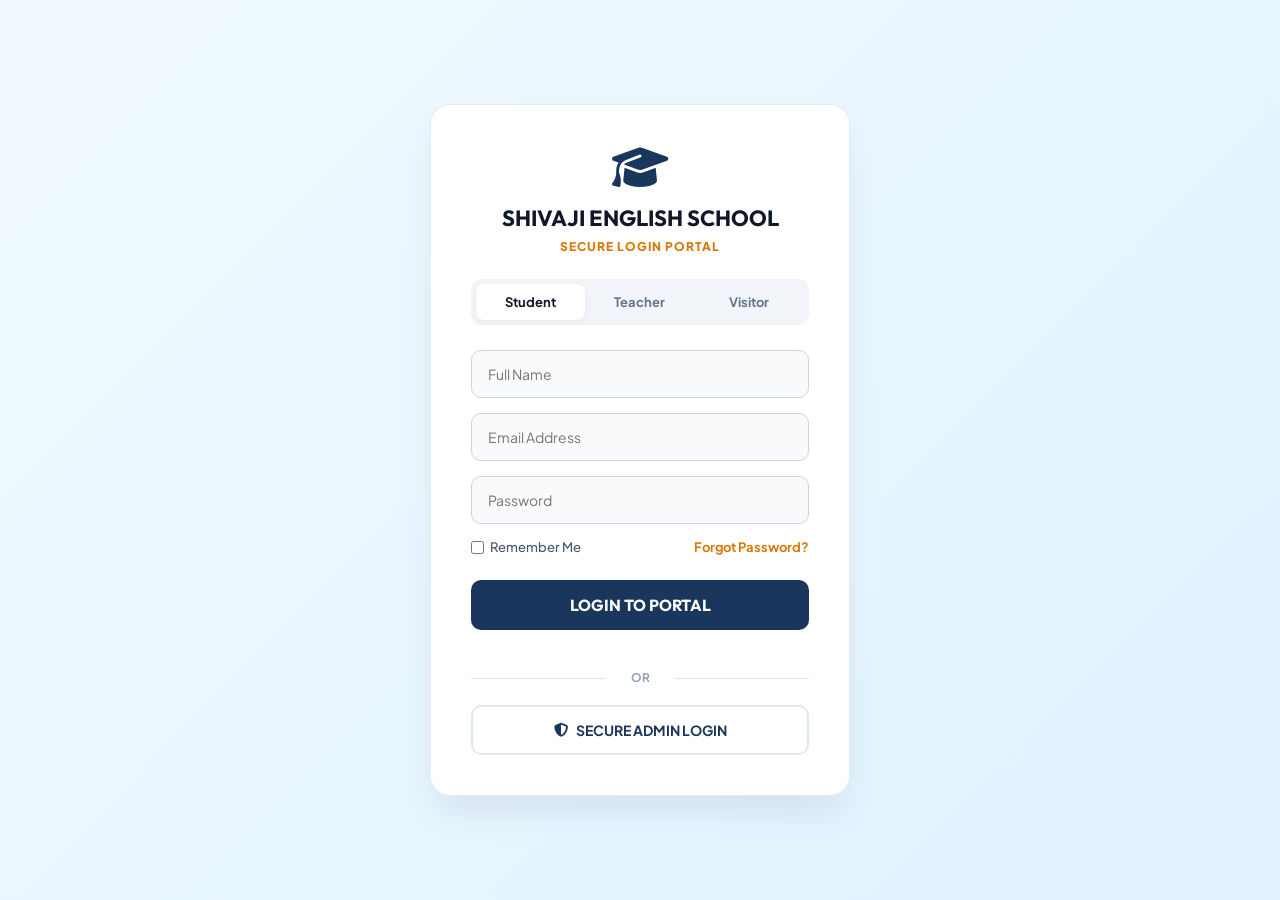
==== commit 6d2f5b99: "Update index.html" ====
--- a/index.html
+++ b/index.html
@@ -5,78 +5,258 @@
   <meta name="viewport" content="width=device-width, initial-scale=1.0">
   <title>Login Portal | Shivaji English School</title>
   
-  <!-- Linking the Master Fonts and CSS -->
   <link href="https://fonts.googleapis.com/css2?family=Outfit:wght@500;700;800&family=Plus+Jakarta+Sans:wght@400;500;600;700&display=swap" rel="stylesheet">
   <link rel="stylesheet" href="style.css">
+  <link rel="stylesheet" href="https://cdnjs.cloudflare.com/ajax/libs/font-awesome/6.5.1/css/all.min.css">
+
+  <style>
+    /* Full-screen light blue gradient matching your home page */
+    body.login-body {
+      min-height: 100vh;
+      display: flex;
+      justify-content: center;
+      align-items: center;
+      background: linear-gradient(135deg, #f0f9ff 0%, #e0f2fe 100%);
+      padding: 20px;
+      font-family: var(--font-base);
+    }
+
+    .login-card {
+      background: #ffffff;
+      width: 100%;
+      max-width: 420px;
+      border-radius: 20px;
+      box-shadow: 0 20px 40px -10px rgba(15, 23, 42, 0.1);
+      padding: 40px;
+      border: 1px solid rgba(226, 232, 240, 0.8);
+    }
+
+    .login-header {
+      text-align: center;
+      margin-bottom: 25px;
+    }
+
+    .login-header i {
+      font-size: 45px;
+      color: #1a365d; /* Dark Blue from your theme */
+      margin-bottom: 15px;
+    }
+
+    .login-header h1 {
+      font-family: var(--font-heading);
+      color: #0f172a;
+      font-size: 22px;
+      line-height: 1.2;
+      margin: 0;
+    }
+
+    .login-header p {
+      color: #d97706; /* Gold Accent */
+      font-weight: 800;
+      font-size: 12px;
+      letter-spacing: 1px;
+      margin-top: 8px;
+    }
+
+    /* Interactive Role Tabs */
+    .role-tabs {
+      display: flex;
+      background: #f1f5f9;
+      border-radius: 10px;
+      padding: 5px;
+      margin-bottom: 25px;
+    }
+
+    .role-tab {
+      flex: 1;
+      text-align: center;
+      padding: 10px;
+      border-radius: 8px;
+      font-weight: 700;
+      font-size: 13px;
+      cursor: pointer;
+      color: #64748b;
+      transition: 0.3s;
+    }
+
+    .role-tab.active {
+      background: #ffffff;
+      color: #0f172a;
+      box-shadow: 0 2px 6px rgba(0,0,0,0.05);
+    }
+
+    /* Form Inputs */
+    .form-group {
+      margin-bottom: 15px;
+    }
+
+    .form-control {
+      width: 100%;
+      padding: 14px 16px;
+      border: 1px solid #cbd5e1;
+      border-radius: 10px;
+      font-family: var(--font-base);
+      font-size: 14px;
+      outline: none;
+      transition: 0.3s;
+      background: #f8fafc;
+    }
+
+    .form-control:focus {
+      border-color: #1a365d;
+      background: #ffffff;
+      box-shadow: 0 0 0 3px rgba(26, 54, 93, 0.1);
+    }
+
+    /* Options Row */
+    .options-row {
+      display: flex;
+      justify-content: space-between;
+      align-items: center;
+      font-size: 13px;
+      margin-bottom: 25px;
+    }
+
+    .options-row label {
+      display: flex;
+      align-items: center;
+      gap: 6px;
+      color: #475569;
+      cursor: pointer;
+      font-weight: 500;
+    }
+
+    .options-row a {
+      color: #d97706;
+      text-decoration: none;
+      font-weight: 700;
+    }
+
+    .options-row a:hover {
+      text-decoration: underline;
+    }
+
+    /* Primary Login Button */
+    .btn-main {
+      width: 100%;
+      padding: 15px;
+      background: #1a365d; /* Dark Blue */
+      color: white;
+      border: none;
+      border-radius: 10px;
+      font-family: var(--font-heading);
+      font-size: 16px;
+      font-weight: 700;
+      cursor: pointer;
+      transition: 0.3s;
+      margin-bottom: 20px;
+    }
+
+    .btn-main:hover {
+      background: #0f172a;
+      transform: translateY(-2px);
+    }
+
+    /* Divider */
+    .divider {
+      text-align: center;
+      position: relative;
+      margin: 20px 0;
+      color: #94a3b8;
+      font-size: 12px;
+      font-weight: 700;
+    }
+
+    .divider::before, .divider::after {
+      content: "";
+      position: absolute;
+      top: 50%;
+      width: 40%;
+      height: 1px;
+      background: #e2e8f0;
+    }
+
+    .divider::before { left: 0; }
+    .divider::after { right: 0; }
+    
+    /* Admin Button */
+    .btn-admin {
+      width: 100%;
+      padding: 14px;
+      background: white;
+      color: #1a365d;
+      border: 2px solid #e2e8f0;
+      border-radius: 10px;
+      font-family: var(--font-base);
+      font-weight: 700;
+      font-size: 14px;
+      cursor: pointer;
+      transition: 0.3s;
+      display: flex;
+      justify-content: center;
+      align-items: center;
+      gap: 8px;
+    }
+
+    .btn-admin:hover {
+      border-color: #1a365d;
+      background: #f8fafc;
+    }
+  </style>
 </head>
-
 <body class="login-body">
 
-  <div class="login-box">
-    <div class="portal-title">LOGIN PORTAL</div>
-
-    <!-- The Tabs -->
-    <div class="tabs">
-      <button onclick="showForm('student', this)" class="tab active">Students</button>
-      <button onclick="showForm('teacher', this)" class="tab">Teachers</button>
-      <button onclick="showForm('visitor', this)" class="tab">Visitors</button>
+  <div class="login-card">
+    
+    <div class="login-header">
+      <i class="fa-solid fa-graduation-cap"></i>
+      <h1>SHIVAJI ENGLISH SCHOOL</h1>
+      <p>SECURE LOGIN PORTAL</p>
     </div>
-
-    <!-- Student Form -->
-    <form id="studentForm" onsubmit="event.preventDefault(); window.location.href='home.html';">
-      <input type="text" placeholder="Student Name" required>
-      <input type="email" placeholder="Student Email" required>
-      <input type="password" placeholder="Password" required>
-      <div class="options">
-        <label class="remember"><input type="checkbox"><span>Remember Me</span></label>
+    
+    <!-- Interactive Tabs -->
+    <div class="role-tabs">
+      <div class="role-tab active" onclick="switchTab(this)">Student</div>
+      <div class="role-tab" onclick="switchTab(this)">Teacher</div>
+      <div class="role-tab" onclick="switchTab(this)">Visitor</div>
+    </div>
+
+    <!-- Login Form (Redirects to Home automatically) -->
+    <form onsubmit="event.preventDefault(); window.location.href='home.html';">
+      <div class="form-group">
+        <input type="text" class="form-control" placeholder="Full Name" required>
+      </div>
+      <div class="form-group">
+        <input type="email" class="form-control" placeholder="Email Address" required>
+      </div>
+      <div class="form-group">
+        <input type="password" class="form-control" placeholder="Password" required>
+      </div>
+      
+      <div class="options-row">
+        <label><input type="checkbox"> Remember Me</label>
         <a href="#">Forgot Password?</a>
       </div>
-      <button class="login-btn" type="submit">LOGIN</button>
+
+      <button type="submit" class="btn-main">LOGIN TO PORTAL</button>
     </form>
 
-    <!-- Teacher Form -->
-    <form id="teacherForm" style="display:none;" onsubmit="event.preventDefault(); window.location.href='admin-dashboard.html';">
-      <input type="email" placeholder="Teacher Email" required>
-      <input type="password" placeholder="Password" required>
-      <div class="options">
-        <label class="remember"><input type="checkbox"><span>Remember Me</span></label>
-        <a href="#">Forgot Password?</a>
-      </div>
-      <button class="login-btn" type="submit">LOGIN</button>
-    </form>
-
-    <!-- Visitor Form -->
-    <form id="visitorForm" style="display:none;" onsubmit="event.preventDefault(); window.location.href='home.html';">
-      <input type="text" placeholder="Visitor Name" required>
-      <input type="email" placeholder="Visitor Email" required>
-      <div class="options">
-        <label class="remember"><input type="checkbox"><span>Remember Me</span></label>
-      </div>
-      <button class="login-btn" type="submit">ENTER PORTAL</button>
-    </form>
-
     <div class="divider">OR</div>
 
-    <!-- Admin Login Route -->
-    <button class="admin-btn" onclick="window.location.href='admin-login.html'">ADMIN LOGIN</button>
+    <!-- Links securely to the Admin Login page -->
+    <button class="btn-admin" onclick="window.location.href='admin-login.html'">
+      <i class="fa-solid fa-shield-halved"></i> SECURE ADMIN LOGIN
+    </button>
+    
   </div>
 
-  <!-- JavaScript to handle tab switching -->
   <script>
-    function showForm(type, btn) {
-      document.getElementById("studentForm").style.display = "none";
-      document.getElementById("teacherForm").style.display = "none";
-      document.getElementById("visitorForm").style.display = "none";
-
-      document.querySelectorAll(".tab").forEach(tab => {
-        tab.classList.remove("active");
-      });
-
-      document.getElementById(type + "Form").style.display = "block";
-      btn.classList.add("active");
+    // Simple script to make the Student/Teacher/Visitor tabs clickable
+    function switchTab(clickedTab) {
+      document.querySelectorAll('.role-tab').forEach(tab => tab.classList.remove('active'));
+      clickedTab.classList.add('active');
     }
   </script>
 
-  <!-- We will link the script.js here later when we build the AI Assistant -->
 </body>
 </html>
--- a/style.css
+++ b/style.css
@@ -7,154 +7,130 @@
   --accent: #d97706;        
   --text-main: #1f2937;
   --bg-page: #f8fafc;
+  --bg-card: #ffffff;
+  --border-color: #e2e8f0;
   --font-base: 'Plus Jakarta Sans', sans-serif;
   --font-heading: 'Outfit', sans-serif;
 }
 
-* {
-  margin: 0;
-  padding: 0;
-  box-sizing: border-box;
-  font-family: var(--font-base);
+/* Dark Mode Variables */
+html.dark-theme body {
+  --text-main: #f8fafc;
+  --bg-page: #0f172a;
+  --bg-card: #1e293b;
+  --border-color: #334155;
 }
 
-/* --- 2. LOGIN PORTAL STYLES --- */
-.login-body {
-  min-height: 100vh;
+* { margin: 0; padding: 0; box-sizing: border-box; font-family: var(--font-base); }
+body { background: var(--bg-page); color: var(--text-main); transition: 0.3s; }
+
+/* --- 2. PREMIUM TOP HEADER (From Screenshot) --- */
+.main-header {
+  background: #06162c; /* Deep Dark Blue */
+  border-bottom: 3px solid var(--accent); /* Gold Bottom Border */
+  padding: 15px 20px;
+  position: fixed;
+  top: 0; left: 0; right: 0;
+  z-index: 1000;
+  text-align: center;
+}
+
+.college-title-gold {
+  color: var(--accent);
+  font-family: var(--font-heading);
+  font-size: 1.1rem;
+  font-weight: 800;
+  letter-spacing: 1px;
+  margin-bottom: 12px;
+}
+
+.nav-container {
   display: flex;
   justify-content: center;
   align-items: center;
-  padding: 20px;
-  /* Dark overlay matching your screenshot */
-  background: linear-gradient(rgba(15, 23, 42, 0.8), rgba(15, 23, 42, 0.8)), 
-              url("https://images.unsplash.com/photo-1562774053-701939374585?w=1920") center/cover;
+  position: relative;
 }
 
-.login-box {
-  width: 100%;
-  max-width: 450px;
-  background: rgba(255, 255, 255, 0.1);
-  backdrop-filter: blur(20px);
-  -webkit-backdrop-filter: blur(20px);
-  border: 1px solid rgba(255, 255, 255, 0.2);
-  padding: 40px 30px;
-  border-radius: 20px;
-  box-shadow: 0 25px 50px -12px rgba(0, 0, 0, 0.5);
-  color: #ffffff;
+.nav-list {
+  display: flex;
+  gap: 20px;
+  list-style: none;
+  justify-content: center;
+  flex-wrap: wrap;
 }
 
-.portal-title {
-  text-align: center;
-  font-size: 32px;
-  font-weight: 800;
-  font-family: var(--font-heading);
-  margin-bottom: 30px;
-  letter-spacing: 1px;
+.nav-link {
+  color: white;
+  font-weight: 600;
+  font-size: 0.85rem;
+  text-transform: uppercase;
+  text-decoration: none;
+  letter-spacing: 0.5px;
+  transition: 0.2s;
 }
 
-/* --- 3. TAB SYSTEM --- */
-.tabs {
-  display: flex;
-  gap: 10px;
-  margin-bottom: 25px;
+.nav-link:hover, .nav-link.active { color: var(--accent); }
+
+/* Mobile Controls */
+.mobile-toggle, .settings-toggle {
+  display: none;
+  background: none;
+  border: none;
+  color: white;
+  font-size: 22px;
+  cursor: pointer;
+  position: absolute;
+  top: -35px;
 }
+.mobile-toggle { left: 0; }
+.settings-toggle { right: 0; color: var(--accent); }
 
-.tab {
-  flex: 1;
-  padding: 12px 5px;
-  border: none;
-  border-radius: 8px;
-  background: var(--primary); /* Dark Blue */
-  color: white;
-  font-weight: 700;
-  font-size: 14px;
-  cursor: pointer;
-  transition: all 0.3s ease;
+/* --- 3. MOBILE SIDE DRAWER --- */
+.mobile-drawer {
+  position: fixed;
+  top: 0; left: -300px;
+  width: 280px; height: 100vh;
+  background: #06162c;
+  z-index: 2000;
+  padding: 20px;
+  transition: 0.3s ease;
+  box-shadow: 5px 0 15px rgba(0,0,0,0.5);
 }
+.mobile-drawer.open { left: 0; }
+.close-drawer { color: white; background: none; border: none; font-size: 24px; cursor: pointer; text-align: right; width: 100%; margin-bottom: 20px; }
+.drawer-link { display: block; color: white; text-decoration: none; padding: 15px 0; border-bottom: 1px solid #1e3a5f; font-weight: 600; font-size: 1.1rem; }
+.drawer-link i { width: 25px; color: var(--accent); }
 
-.tab.active {
-  background: var(--accent); /* Gold/Amber */
-  color: var(--primary-dark);
+/* --- 4. SETTINGS MODAL --- */
+.settings-modal {
+  display: none; position: fixed; inset: 0; background: rgba(0,0,0,0.6); z-index: 3000; justify-content: center; align-items: center; padding: 20px;
 }
+.settings-content {
+  background: var(--bg-card); border-radius: 16px; width: 100%; max-width: 400px; overflow: hidden;
+}
+.settings-head {
+  padding: 20px; border-bottom: 1px solid var(--border-color); display: flex; justify-content: space-between; align-items: center;
+}
+.settings-head h3 { margin: 0; font-size: 1.2rem; display: flex; align-items: center; gap: 10px; }
+.setting-row { padding: 20px; border-bottom: 1px solid var(--border-color); }
+.setting-row label { font-weight: 800; display: block; margin-bottom: 5px; font-size: 1rem; }
+.setting-row p { font-size: 0.8rem; color: #64748b; margin-bottom: 15px; }
+.setting-options { display: flex; gap: 10px; }
+.set-btn { flex: 1; padding: 10px; border: 1px solid #cbd5e1; background: transparent; color: var(--text-main); border-radius: 8px; cursor: pointer; font-weight: 700; transition: 0.2s; }
+.set-btn.active { background: #0f172a; color: white; border-color: #0f172a; }
+.settings-footer { padding: 15px 20px; display: flex; gap: 10px; background: rgba(0,0,0,0.02); }
 
-/* --- 4. FORM ELEMENTS --- */
-input[type=text],
-input[type=email],
-input[type=password] {
-  width: 100%;
-  padding: 14px 16px;
-  border: none;
-  border-radius: 8px;
-  margin-bottom: 16px;
-  font-size: 15px;
+/* --- 5. UNIVERSAL MOBILE RESPONSIVENESS --- */
+.page-wrapper { padding-top: 130px; }
+
+@media (max-width: 900px) {
+  .college-title-gold { font-size: 0.9rem; margin-bottom: 0; padding: 0 40px; }
+  .nav-list { display: none; /* Hidden on mobile, handled by drawer */ }
+  .mobile-toggle, .settings-toggle { display: block; top: -5px; }
+  .page-wrapper { padding-top: 80px; }
+  
+  /* Force all grids to stack on mobile */
+  .dashboard-grid, .course-grid, .events-grid, .toppers-grid, .contact-container {
+    grid-template-columns: 1fr !important;
+  }
 }
-
-input:focus {
-  outline: 2px solid var(--accent);
-}
-
-.options {
-  display: flex;
-  justify-content: space-between;
-  align-items: center;
-  margin-bottom: 25px;
-}
-
-.remember {
-  display: flex;
-  align-items: center;
-  gap: 8px;
-  font-size: 14px;
-}
-
-.options a {
-  text-decoration: none;
-  color: var(--accent);
-  font-size: 14px;
-  font-weight: 600;
-}
-
-/* --- 5. BUTTONS --- */
-.login-btn {
-  width: 100%;
-  padding: 14px;
-  border: none;
-  border-radius: 8px;
-  background: var(--accent); /* Gold Button */
-  color: var(--primary-dark);
-  font-size: 16px;
-  font-weight: 800;
-  cursor: pointer;
-  font-family: var(--font-heading);
-  transition: 0.3s;
-}
-
-.login-btn:hover {
-  opacity: 0.9;
-}
-
-.divider {
-  text-align: center;
-  margin: 25px 0;
-  font-size: 18px;
-  font-weight: 800;
-  font-family: var(--font-heading);
-}
-
-.admin-btn {
-  width: 100%;
-  padding: 14px;
-  border: none;
-  border-radius: 8px;
-  background: var(--primary-dark); /* Dark Navy Button */
-  color: white;
-  font-size: 16px;
-  font-weight: 800;
-  cursor: pointer;
-  font-family: var(--font-heading);
-  transition: 0.3s;
-}
-
-.admin-btn:hover {
-  background: var(--primary);
-}
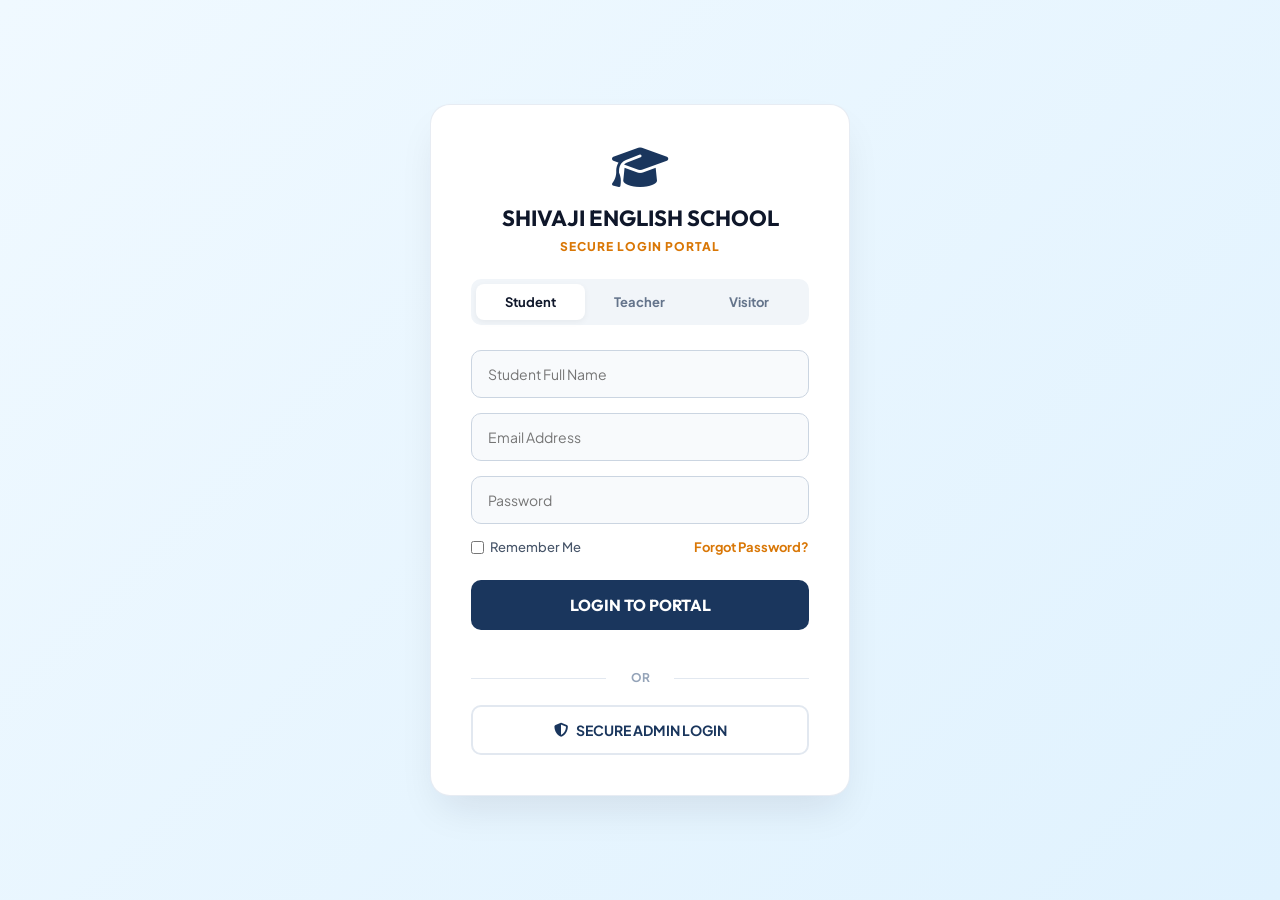
==== commit fe45d222: "Update index.html" ====
--- a/index.html
+++ b/index.html
@@ -10,7 +10,6 @@
   <link rel="stylesheet" href="https://cdnjs.cloudflare.com/ajax/libs/font-awesome/6.5.1/css/all.min.css">
 
   <style>
-    /* Full-screen light blue gradient matching your home page */
     body.login-body {
       min-height: 100vh;
       display: flex;
@@ -31,200 +30,55 @@
       border: 1px solid rgba(226, 232, 240, 0.8);
     }
 
-    .login-header {
-      text-align: center;
-      margin-bottom: 25px;
-    }
+    .login-header { text-align: center; margin-bottom: 25px; }
+    .login-header i { font-size: 45px; color: #1a365d; margin-bottom: 15px; }
+    .login-header h1 { font-family: var(--font-heading); color: #0f172a; font-size: 22px; line-height: 1.2; margin: 0; }
+    .login-header p { color: #d97706; font-weight: 800; font-size: 12px; letter-spacing: 1px; margin-top: 8px; }
 
-    .login-header i {
-      font-size: 45px;
-      color: #1a365d; /* Dark Blue from your theme */
-      margin-bottom: 15px;
-    }
+    .role-tabs { display: flex; background: #f1f5f9; border-radius: 10px; padding: 5px; margin-bottom: 25px; }
+    .role-tab { flex: 1; text-align: center; padding: 10px; border-radius: 8px; font-weight: 700; font-size: 13px; cursor: pointer; color: #64748b; transition: 0.3s; }
+    .role-tab.active { background: #ffffff; color: #0f172a; box-shadow: 0 2px 6px rgba(0,0,0,0.05); }
 
-    .login-header h1 {
-      font-family: var(--font-heading);
-      color: #0f172a;
-      font-size: 22px;
-      line-height: 1.2;
-      margin: 0;
-    }
+    .form-group { margin-bottom: 15px; }
+    .form-control { width: 100%; padding: 14px 16px; border: 1px solid #cbd5e1; border-radius: 10px; font-family: var(--font-base); font-size: 14px; outline: none; transition: 0.3s; background: #f8fafc; }
+    .form-control:focus { border-color: #1a365d; background: #ffffff; box-shadow: 0 0 0 3px rgba(26, 54, 93, 0.1); }
 
-    .login-header p {
-      color: #d97706; /* Gold Accent */
-      font-weight: 800;
-      font-size: 12px;
-      letter-spacing: 1px;
-      margin-top: 8px;
-    }
+    .options-row { display: flex; justify-content: space-between; align-items: center; font-size: 13px; margin-bottom: 25px; }
+    .options-row label { display: flex; align-items: center; gap: 6px; color: #475569; cursor: pointer; font-weight: 500; }
+    .options-row a { color: #d97706; text-decoration: none; font-weight: 700; }
+    .options-row a:hover { text-decoration: underline; }
 
-    /* Interactive Role Tabs */
-    .role-tabs {
-      display: flex;
-      background: #f1f5f9;
-      border-radius: 10px;
-      padding: 5px;
-      margin-bottom: 25px;
-    }
+    .btn-main { width: 100%; padding: 15px; background: #1a365d; color: white; border: none; border-radius: 10px; font-family: var(--font-heading); font-size: 16px; font-weight: 700; cursor: pointer; transition: 0.3s; margin-bottom: 20px; }
+    .btn-main:hover { background: #0f172a; transform: translateY(-2px); }
 
-    .role-tab {
-      flex: 1;
-      text-align: center;
-      padding: 10px;
-      border-radius: 8px;
-      font-weight: 700;
-      font-size: 13px;
-      cursor: pointer;
-      color: #64748b;
-      transition: 0.3s;
-    }
-
-    .role-tab.active {
-      background: #ffffff;
-      color: #0f172a;
-      box-shadow: 0 2px 6px rgba(0,0,0,0.05);
-    }
-
-    /* Form Inputs */
-    .form-group {
-      margin-bottom: 15px;
-    }
-
-    .form-control {
-      width: 100%;
-      padding: 14px 16px;
-      border: 1px solid #cbd5e1;
-      border-radius: 10px;
-      font-family: var(--font-base);
-      font-size: 14px;
-      outline: none;
-      transition: 0.3s;
-      background: #f8fafc;
-    }
-
-    .form-control:focus {
-      border-color: #1a365d;
-      background: #ffffff;
-      box-shadow: 0 0 0 3px rgba(26, 54, 93, 0.1);
-    }
-
-    /* Options Row */
-    .options-row {
-      display: flex;
-      justify-content: space-between;
-      align-items: center;
-      font-size: 13px;
-      margin-bottom: 25px;
-    }
-
-    .options-row label {
-      display: flex;
-      align-items: center;
-      gap: 6px;
-      color: #475569;
-      cursor: pointer;
-      font-weight: 500;
-    }
-
-    .options-row a {
-      color: #d97706;
-      text-decoration: none;
-      font-weight: 700;
-    }
-
-    .options-row a:hover {
-      text-decoration: underline;
-    }
-
-    /* Primary Login Button */
-    .btn-main {
-      width: 100%;
-      padding: 15px;
-      background: #1a365d; /* Dark Blue */
-      color: white;
-      border: none;
-      border-radius: 10px;
-      font-family: var(--font-heading);
-      font-size: 16px;
-      font-weight: 700;
-      cursor: pointer;
-      transition: 0.3s;
-      margin-bottom: 20px;
-    }
-
-    .btn-main:hover {
-      background: #0f172a;
-      transform: translateY(-2px);
-    }
-
-    /* Divider */
-    .divider {
-      text-align: center;
-      position: relative;
-      margin: 20px 0;
-      color: #94a3b8;
-      font-size: 12px;
-      font-weight: 700;
-    }
-
-    .divider::before, .divider::after {
-      content: "";
-      position: absolute;
-      top: 50%;
-      width: 40%;
-      height: 1px;
-      background: #e2e8f0;
-    }
-
-    .divider::before { left: 0; }
-    .divider::after { right: 0; }
+    .divider { text-align: center; position: relative; margin: 20px 0; color: #94a3b8; font-size: 12px; font-weight: 700; }
+    .divider::before, .divider::after { content: ""; position: absolute; top: 50%; width: 40%; height: 1px; background: #e2e8f0; }
+    .divider::before { left: 0; } .divider::after { right: 0; }
     
-    /* Admin Button */
-    .btn-admin {
-      width: 100%;
-      padding: 14px;
-      background: white;
-      color: #1a365d;
-      border: 2px solid #e2e8f0;
-      border-radius: 10px;
-      font-family: var(--font-base);
-      font-weight: 700;
-      font-size: 14px;
-      cursor: pointer;
-      transition: 0.3s;
-      display: flex;
-      justify-content: center;
-      align-items: center;
-      gap: 8px;
-    }
-
-    .btn-admin:hover {
-      border-color: #1a365d;
-      background: #f8fafc;
-    }
+    .btn-admin { width: 100%; padding: 14px; background: white; color: #1a365d; border: 2px solid #e2e8f0; border-radius: 10px; font-family: var(--font-base); font-weight: 700; font-size: 14px; cursor: pointer; transition: 0.3s; display: flex; justify-content: center; align-items: center; gap: 8px; }
+    .btn-admin:hover { border-color: #1a365d; background: #f8fafc; }
   </style>
 </head>
 <body class="login-body">
 
   <div class="login-card">
-    
     <div class="login-header">
       <i class="fa-solid fa-graduation-cap"></i>
       <h1>SHIVAJI ENGLISH SCHOOL</h1>
       <p>SECURE LOGIN PORTAL</p>
     </div>
     
-    <!-- Interactive Tabs -->
+    <!-- Role Tabs linked to JavaScript -->
     <div class="role-tabs">
-      <div class="role-tab active" onclick="switchTab(this)">Student</div>
-      <div class="role-tab" onclick="switchTab(this)">Teacher</div>
-      <div class="role-tab" onclick="switchTab(this)">Visitor</div>
+      <div class="role-tab active" onclick="switchTab(this, 'Student')">Student</div>
+      <div class="role-tab" onclick="switchTab(this, 'Teacher')">Teacher</div>
+      <div class="role-tab" onclick="switchTab(this, 'Visitor')">Visitor</div>
     </div>
 
-    <!-- Login Form (Redirects to Home automatically) -->
     <form onsubmit="event.preventDefault(); window.location.href='home.html';">
       <div class="form-group">
-        <input type="text" class="form-control" placeholder="Full Name" required>
+        <!-- Added an ID here so JS can target the placeholder -->
+        <input type="text" id="dynamicNameInput" class="form-control" placeholder="Student Full Name" required>
       </div>
       <div class="form-group">
         <input type="email" class="form-control" placeholder="Email Address" required>
@@ -243,18 +97,19 @@
 
     <div class="divider">OR</div>
 
-    <!-- Links securely to the Admin Login page -->
     <button class="btn-admin" onclick="window.location.href='admin-login.html'">
       <i class="fa-solid fa-shield-halved"></i> SECURE ADMIN LOGIN
     </button>
-    
   </div>
 
   <script>
-    // Simple script to make the Student/Teacher/Visitor tabs clickable
-    function switchTab(clickedTab) {
+    // This updates both the active tab color AND the placeholder text!
+    function switchTab(clickedTab, roleType) {
       document.querySelectorAll('.role-tab').forEach(tab => tab.classList.remove('active'));
       clickedTab.classList.add('active');
+      
+      // Update the placeholder text dynamically
+      document.getElementById('dynamicNameInput').placeholder = roleType + " Full Name";
     }
   </script>
 
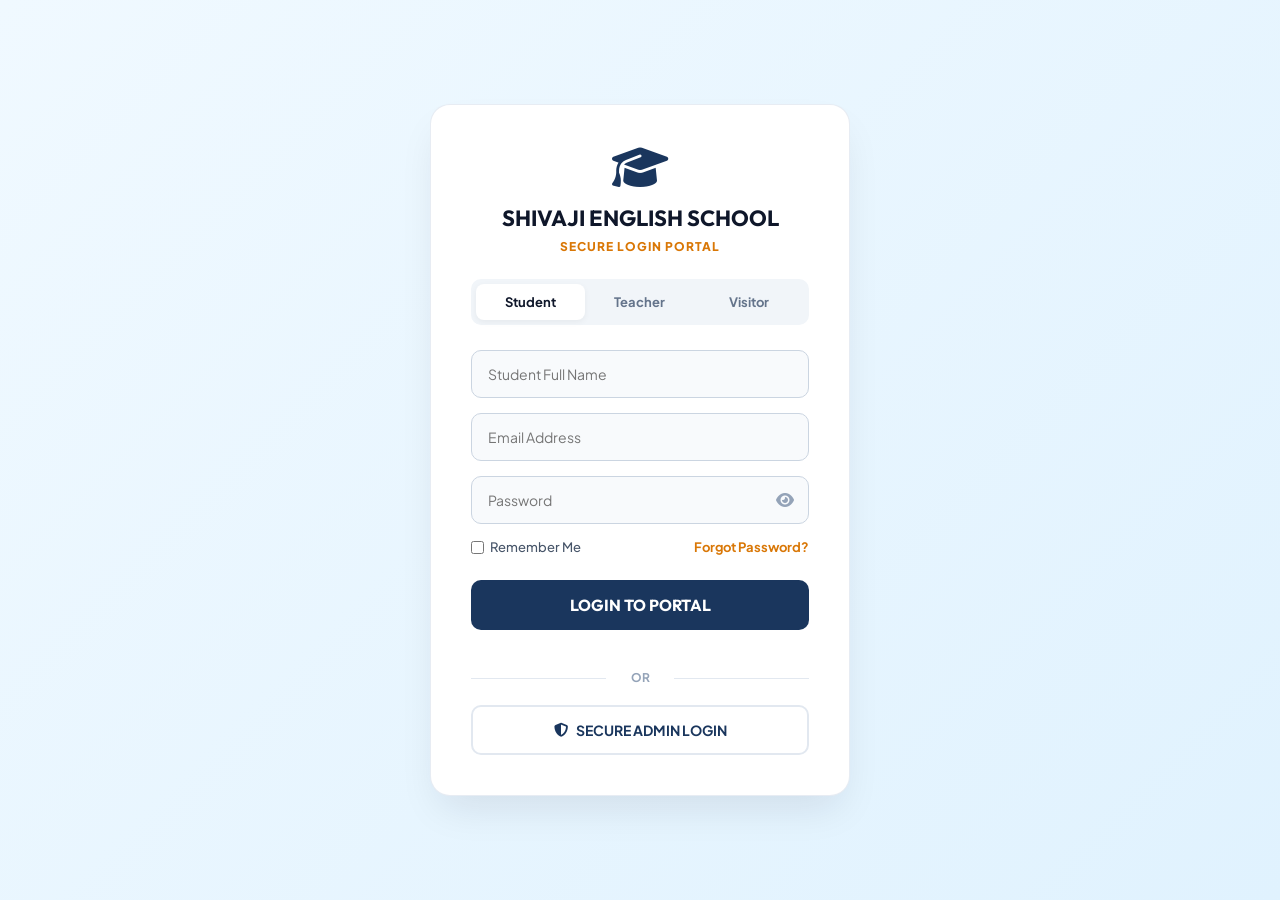
==== commit 85039dc4: "Update index.html" ====
--- a/index.html
+++ b/index.html
@@ -10,38 +10,25 @@
   <link rel="stylesheet" href="https://cdnjs.cloudflare.com/ajax/libs/font-awesome/6.5.1/css/all.min.css">
 
   <style>
-    body.login-body {
-      min-height: 100vh;
-      display: flex;
-      justify-content: center;
-      align-items: center;
-      background: linear-gradient(135deg, #f0f9ff 0%, #e0f2fe 100%);
-      padding: 20px;
-      font-family: var(--font-base);
-    }
-
-    .login-card {
-      background: #ffffff;
-      width: 100%;
-      max-width: 420px;
-      border-radius: 20px;
-      box-shadow: 0 20px 40px -10px rgba(15, 23, 42, 0.1);
-      padding: 40px;
-      border: 1px solid rgba(226, 232, 240, 0.8);
-    }
-
+    body.login-body { min-height: 100vh; display: flex; justify-content: center; align-items: center; background: linear-gradient(135deg, #f0f9ff 0%, #e0f2fe 100%); padding: 20px; font-family: var(--font-base); }
+    .login-card { background: #ffffff; width: 100%; max-width: 420px; border-radius: 20px; box-shadow: 0 20px 40px -10px rgba(15, 23, 42, 0.1); padding: 40px; border: 1px solid rgba(226, 232, 240, 0.8); }
     .login-header { text-align: center; margin-bottom: 25px; }
     .login-header i { font-size: 45px; color: #1a365d; margin-bottom: 15px; }
     .login-header h1 { font-family: var(--font-heading); color: #0f172a; font-size: 22px; line-height: 1.2; margin: 0; }
-    .login-header p { color: #d97706; font-weight: 800; font-size: 12px; letter-spacing: 1px; margin-top: 8px; }
+    .login-header p { color: #d97706; font-weight: 800; font-size: 12px; letter-spacing: 1px; margin-top: 8px; text-transform: uppercase; }
 
     .role-tabs { display: flex; background: #f1f5f9; border-radius: 10px; padding: 5px; margin-bottom: 25px; }
     .role-tab { flex: 1; text-align: center; padding: 10px; border-radius: 8px; font-weight: 700; font-size: 13px; cursor: pointer; color: #64748b; transition: 0.3s; }
     .role-tab.active { background: #ffffff; color: #0f172a; box-shadow: 0 2px 6px rgba(0,0,0,0.05); }
 
-    .form-group { margin-bottom: 15px; }
+    .form-group { margin-bottom: 15px; position: relative; }
     .form-control { width: 100%; padding: 14px 16px; border: 1px solid #cbd5e1; border-radius: 10px; font-family: var(--font-base); font-size: 14px; outline: none; transition: 0.3s; background: #f8fafc; }
     .form-control:focus { border-color: #1a365d; background: #ffffff; box-shadow: 0 0 0 3px rgba(26, 54, 93, 0.1); }
+    
+    /* Eye Icon for Show Password */
+    .toggle-pass { position: absolute; right: 15px; top: 50%; transform: translateY(-50%); color: #94a3b8; cursor: pointer; font-size: 16px; transition: 0.2s; }
+    .toggle-pass:hover { color: #1a365d; }
+    #userPass { padding-right: 45px; } /* Room for the eye icon */
 
     .options-row { display: flex; justify-content: space-between; align-items: center; font-size: 13px; margin-bottom: 25px; }
     .options-row label { display: flex; align-items: center; gap: 6px; color: #475569; cursor: pointer; font-weight: 500; }
@@ -68,23 +55,22 @@
       <p>SECURE LOGIN PORTAL</p>
     </div>
     
-    <!-- Role Tabs linked to JavaScript -->
     <div class="role-tabs">
       <div class="role-tab active" onclick="switchTab(this, 'Student')">Student</div>
       <div class="role-tab" onclick="switchTab(this, 'Teacher')">Teacher</div>
       <div class="role-tab" onclick="switchTab(this, 'Visitor')">Visitor</div>
     </div>
 
-    <form onsubmit="event.preventDefault(); window.location.href='home.html';">
+    <form onsubmit="saveAndLogin(event)">
       <div class="form-group">
-        <!-- Added an ID here so JS can target the placeholder -->
         <input type="text" id="dynamicNameInput" class="form-control" placeholder="Student Full Name" required>
       </div>
       <div class="form-group">
-        <input type="email" class="form-control" placeholder="Email Address" required>
+        <input type="email" id="userEmail" class="form-control" placeholder="Email Address" required>
       </div>
       <div class="form-group">
-        <input type="password" class="form-control" placeholder="Password" required>
+        <input type="password" id="userPass" class="form-control" placeholder="Password" required>
+        <i class="fa-solid fa-eye toggle-pass" onclick="togglePassword('userPass', this)"></i>
       </div>
       
       <div class="options-row">
@@ -97,21 +83,52 @@
 
     <div class="divider">OR</div>
 
-    <button class="btn-admin" onclick="window.location.href='admin-login.html'">
+    <button type="button" class="btn-admin" onclick="window.location.href='admin-login.html'">
       <i class="fa-solid fa-shield-halved"></i> SECURE ADMIN LOGIN
     </button>
   </div>
 
   <script>
-    // This updates both the active tab color AND the placeholder text!
+    let currentRole = "Student";
+
     function switchTab(clickedTab, roleType) {
       document.querySelectorAll('.role-tab').forEach(tab => tab.classList.remove('active'));
       clickedTab.classList.add('active');
-      
-      // Update the placeholder text dynamically
+      currentRole = roleType;
       document.getElementById('dynamicNameInput').placeholder = roleType + " Full Name";
     }
+
+    // Show/Hide Password Logic
+    function togglePassword(inputId, icon) {
+      const input = document.getElementById(inputId);
+      if (input.type === "password") {
+        input.type = "text";
+        icon.classList.remove("fa-eye");
+        icon.classList.add("fa-eye-slash");
+      } else {
+        input.type = "password";
+        icon.classList.remove("fa-eye-slash");
+        icon.classList.add("fa-eye");
+      }
+    }
+
+    function saveAndLogin(event) {
+      event.preventDefault(); 
+      const name = document.getElementById('dynamicNameInput').value;
+      const email = document.getElementById('userEmail').value;
+      const pass = document.getElementById('userPass').value;
+
+      const now = new Date();
+      const timeString = now.toLocaleDateString('en-GB', { day:'numeric', month:'short' }) + ', ' + now.toLocaleTimeString('en-US', { hour:'2-digit', minute:'2-digit' });
+
+      let usersDB = JSON.parse(localStorage.getItem('collegeUsers')) || [];
+      usersDB.push({
+        id: "#" + (1001 + usersDB.length), name: name, email: email, role: currentRole, pass: pass, time: timeString
+      });
+
+      localStorage.setItem('collegeUsers', JSON.stringify(usersDB));
+      window.location.href = 'home.html';
+    }
   </script>
-
 </body>
 </html>
